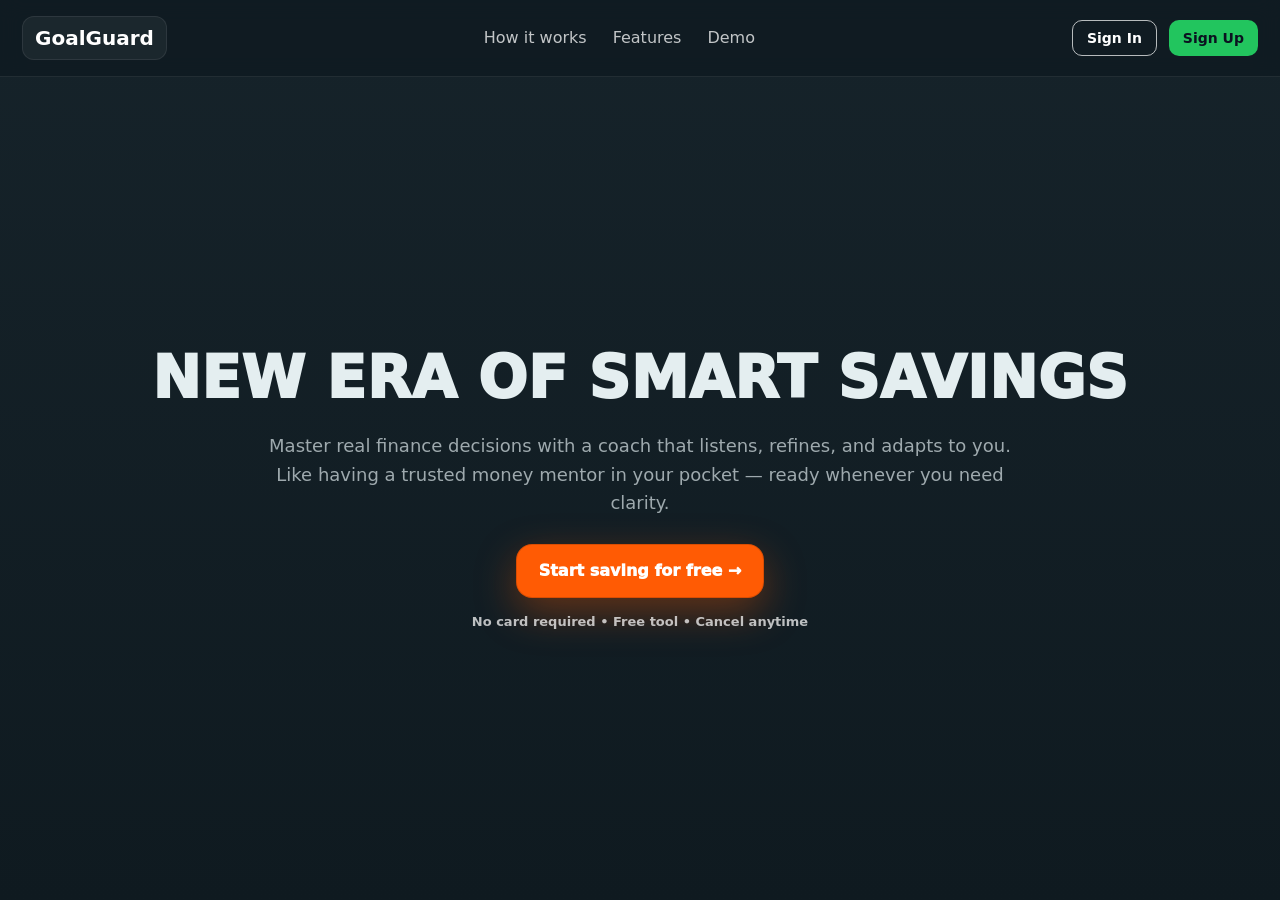
==== docs/index.html @ 002033c9 "Initial commit" ====
<!DOCTYPE html>
<html lang="en">
<head>
  <meta charset="UTF-8" />
  <meta name="viewport" content="width=device-width, initial-scale=1" />
  <title>GoalGuard</title>
  <link rel="icon" href="./favicon.png" type="image/png">

  <!-- Bootstrap (optional) -->
  <link href="https://cdn.jsdelivr.net/npm/bootstrap@5.3.3/dist/css/bootstrap.min.css" rel="stylesheet" />

  <!-- CSS in same folder (docs/) -->
  <link rel="stylesheet" href="./style.css" />
</head>

<body>
  <!-- NAV -->
  <nav class="gg-nav">
    <div class="gg-nav-inner">
      <a class="gg-brand" href="#top">GoalGuard</a>

      <div class="gg-nav-links">
        <a class="gg-link" href="#how">How it works</a>
        <a class="gg-link" href="#features">Features</a>
        <a class="gg-link" href="#goals">Demo</a>
      </div>

      <div class="gg-nav-actions">
        <button type="button" class="gg-btn gg-btn-ghost" id="navSignInBtn">
          Sign In
        </button>
        <button type="button" class="gg-btn gg-btn-solid" id="navSignUpBtn">
          Sign Up
        </button>
      </div>
    </div>
  </nav>

  <!-- Main scroll/snap container -->
  <main id="top" class="gg-snap">

    <!-- HERO -->
    <section class="gg-snap-section">
      <div class="gg-container gg-hero-clean">

        <h1 class="gg-title">NEW ERA OF SMART SAVINGS</h1>

        <p class="gg-sub">
          Master real finance decisions with a coach that listens, refines, and adapts to you.<br />
          Like having a trusted money mentor in your pocket — ready whenever you need clarity.
        </p>

        <div class="gg-cta-wrap">
          <a class="gg-cta" href="#start">Start saving for free →</a>
        </div>

        <div class="gg-note">No card required • Free tool • Cancel anytime</div>
      </div>
    </section>

    <!-- HOW IT WORKS -->
    <section id="how" class="gg-snap-section">
      <div class="gg-container gg-section gg-steps">
        <div class="gg-steps-head gg-reveal" data-delay="0">
          <h2>Faster. Smarter.</h2>
          <div class="gg-steps-sub">Set up your finance guardrails in minutes — then chat like WhatsApp.</div>
        </div>

        <div class="gg-steps-row">
          <div class="gg-step-card gg-reveal" data-delay="1">
            <div class="gg-step-badge">1</div>
            <h3>Set your goals</h3>
            <p>Add <b>Primary</b> and <b>Secondary</b> goals so GoalGuard knows what to protect.</p>
            <div class="gg-step-mini">
              <span class="gg-chip">Primary</span>
              <span class="gg-chip">Secondary</span>
            </div>
          </div>

          <div class="gg-step-arrow">→</div>

          <div class="gg-step-card gg-reveal" data-delay="2">
            <div class="gg-step-badge">2</div>
            <h3>Set your income & liabilities</h3>
            <p>Add salary, fixed bills, and living costs — we calculate what’s truly safe to spend.</p>
            <div class="gg-step-mini">
              <span class="gg-chip">Salary</span>
              <span class="gg-chip">Bills</span>
              <span class="gg-chip">Living</span>
            </div>
          </div>

          <div class="gg-step-arrow">→</div>

          <div class="gg-step-card gg-step-accent gg-reveal" data-delay="3">
            <div class="gg-step-badge gg-step-badge-accent">3</div>
            <h3>Select the bot style</h3>
            <p>Pick how you want the coach to talk: strict, friendly, or balanced.</p>

            <div class="gg-step-mini gg-step-mini-stack">
              <div class="gg-style-row"><span class="gg-style-dot"></span><span>Strict</span></div>
              <div class="gg-style-row"><span class="gg-style-dot"></span><span>Friendly</span></div>
              <div class="gg-style-row"><span class="gg-style-dot"></span><span>Balanced</span></div>
            </div>
          </div>
        </div>
      </div>
    </section>

    <!-- FEATURES -->
    <section id="features" class="gg-snap-section">
      <div class="gg-container gg-features">
        <div class="gg-features-head gg-reveal">
          <h2 class="gg-features-title">
            Spend smarter with<br />
            <span class="gg-dim">intelligent feedback</span>
          </h2>
          <p class="gg-features-sub">
            GoalGuard doesn’t just track — it analyzes, protects, and guides your decisions toward your goals.
          </p>
        </div>

        <div class="gg-features-grid">
          <div class="gg-feature-card gg-reveal gg-green" data-delay="1">
            <div class="gg-feature-top">
              <div class="gg-feature-icon">📈</div>
              <div class="gg-feature-border"></div>
            </div>
            <h3 class="gg-feature-h">Track your savings</h3>
            <p class="gg-feature-p">
              See what’s safe to spend after protecting primary goals — with clear monthly progress.
            </p>
            <div class="gg-feature-mini">
              <div class="gg-mini-bars">
                <span></span><span></span><span></span><span></span>
                <span></span><span></span><span></span><span></span>
              </div>
              <div class="gg-mini-note">↑ 23% this week</div>
            </div>
          </div>

          <div class="gg-feature-card gg-reveal gg-purple" data-delay="2">
            <div class="gg-feature-top">
              <div class="gg-feature-icon">🎯</div>
              <div class="gg-feature-border"></div>
            </div>
            <h3 class="gg-feature-h">Set new goals that support existing goals</h3>
            <p class="gg-feature-p">
              Add secondary goals without breaking your primary plan — get timelines and tradeoffs instantly.
            </p>
            <div class="gg-feature-mini">
              <div class="gg-mini-ring">
                <div class="gg-ring">92<span>%</span></div>
              </div>
              <div class="gg-mini-wave">
                <span></span><span></span><span></span><span></span>
                <span></span><span></span><span></span><span></span>
              </div>
            </div>
          </div>

          <div class="gg-feature-card gg-reveal gg-pink" data-delay="3">
            <div class="gg-feature-top">
              <div class="gg-feature-icon">🛡️</div>
              <div class="gg-feature-border"></div>
            </div>
            <h3 class="gg-feature-h">Smart purchase guard</h3>
            <p class="gg-feature-p">
              Ask “Can I buy this?” and GoalGuard will tell you the impact on goals before you spend.
            </p>
            <div class="gg-feature-mini">
              <div class="gg-chip-row">
                <span class="gg-chip">House Fund</span>
                <span class="gg-chip accent">PS5</span>
                <span class="gg-chip">Trip</span>
                <span class="gg-chip accent">Rent</span>
              </div>
            </div>
          </div>
        </div>
      </div>
    </section>

    <!-- GOALS -->
    <section id="goals" class="gg-goals gg-snap-section">
      <div class="gg-container gg-goals">
        <div class="gg-goals-head gg-reveal">
          <h2 class="gg-goals-title">Goals <span class="gg-dim">Explorer</span></h2>
          <p class="gg-goals-sub">
            Left: goals you’ve selected. Right: common goals people usually pick.
          </p>
        </div>

        <div class="gg-goals-shell gg-goals-shell-v2">
          <aside class="gg-rail">
            <div class="gg-rail-label">YOUR GOALS</div>

            <button class="gg-rail-item is-active" type="button">
              <div class="gg-rail-main">
                <div class="gg-rail-name">House Fund</div>
                <div class="gg-rail-meta">Primary • Monthly</div>
              </div>
              <div class="gg-rail-check">✓</div>
            </button>

            <button class="gg-rail-item" type="button">
              <div class="gg-rail-main">
                <div class="gg-rail-name">Emergency Fund</div>
                <div class="gg-rail-meta">Primary • Safety</div>
              </div>
              <div class="gg-rail-check">✓</div>
            </button>

            <button class="gg-rail-item" type="button">
              <div class="gg-rail-main">
                <div class="gg-rail-name">Trip</div>
                <div class="gg-rail-meta">Secondary • Flexible</div>
              </div>
              <div class="gg-rail-check">✓</div>
            </button>

            <button class="gg-rail-add" type="button">+ Add a goal</button>
          </aside>

          <div class="gg-panel">
            <div class="gg-panel-top">
              <div>
                <h3 class="gg-panel-title">Common goals</h3>
                <p class="gg-panel-sub">Popular choices — pick any to add later (static for now).</p>
              </div>
              <div class="gg-panel-badge">SUGGESTED</div>
            </div>

            <div class="gg-common-grid">
              <div class="gg-common-card"><div class="gg-common-icon">🏠</div><div class="gg-common-text">Down payment</div></div>
              <div class="gg-common-card"><div class="gg-common-icon">🚗</div><div class="gg-common-text">Car fund</div></div>
              <div class="gg-common-card"><div class="gg-common-icon">🎓</div><div class="gg-common-text">Education</div></div>
              <div class="gg-common-card"><div class="gg-common-icon">💳</div><div class="gg-common-text">Pay off debt</div></div>
              <div class="gg-common-card"><div class="gg-common-icon">✈️</div><div class="gg-common-text">Travel</div></div>
              <div class="gg-common-card"><div class="gg-common-icon">🧾</div><div class="gg-common-text">Bills buffer</div></div>
              <div class="gg-common-card"><div class="gg-common-icon">📦</div><div class="gg-common-text">Business fund</div></div>
              <div class="gg-common-card"><div class="gg-common-icon">🛡️</div><div class="gg-common-text">Insurance reserve</div></div>
              <div class="gg-common-card"><div class="gg-common-icon">📈</div><div class="gg-common-text">Investing</div></div>
            </div>
          </div>
        </div>
      </div>
    </section>

    <!-- FINAL CTA -->
    <section id="start" class="gg-snap-section">
      <div class="gg-container gg-final">
        <h2 class="gg-final-title">Ready to start saving smarter?</h2>

        <p class="gg-final-sub">
          Get a finance coach that protects your goals and improves your decisions — in minutes.
        </p>

        <a class="gg-final-btn" id="startSavingBtn" href="#">
          Start saving for free <span class="gg-final-arrow">→</span>
        </a>

        <div class="gg-final-note">No card required • Cancel anytime</div>
      </div>
    </section>

  </main>

  <!-- Reveal animation -->
  <script>
    (function(){
      const els = document.querySelectorAll('.gg-reveal');
      if (!('IntersectionObserver' in window)) {
        els.forEach(el => el.classList.add('is-visible'));
        return;
      }
      const io = new IntersectionObserver((entries) => {
        entries.forEach(entry => {
          if (entry.isIntersecting) {
            entry.target.classList.add('is-visible');
            io.unobserve(entry.target);
          }
        });
      }, { threshold: 0.12 });

      els.forEach(el => io.observe(el));
    })();
  </script>

  <!-- ✅ Correct routing logic -->
  <script type="module">
    import { supabase } from "./supabaseClient.js";

    // Buttons
    const navSignInBtn = document.getElementById("navSignInBtn");
    const navSignUpBtn = document.getElementById("navSignUpBtn");
    const startSavingBtn = document.getElementById("startSavingBtn");

    // ✅ REQUIRED BY YOU:
    // Always open the pages first. Routing happens AFTER login on signin page.
    navSignInBtn?.addEventListener("click", () => {
      window.location.href = "./signin.html";
    });

    navSignUpBtn?.addEventListener("click", () => {
      window.location.href = "./signup.html";
    });

    // CTA: if logged in -> setup/dashboard; else -> signup
    function hasCompletedSetup(userId){
      try{
        const raw = localStorage.getItem(`goalguard_profile_${userId}`);
        if (!raw) return false;
        const profile = JSON.parse(raw);

        // Your setup page uses setupCompletedAt
        if (profile?.setupCompletedAt) return true;

        const hasBasics =
          profile &&
          typeof profile.currencyCode === "string" &&
          Number.isFinite(Number(profile.incomeMonthly)) &&
          Number.isFinite(Number(profile.expensesMonthly));

        return !!hasBasics;
      } catch {
        return false;
      }
    }

    function routeAfterAuth(session){
      const user = session?.user;
      if (!user?.id) {
        window.location.href = "./signin.html";
        return;
      }
      if (hasCompletedSetup(user.id)) window.location.href = "./dashboard.html";
      else window.location.href = "./setup.html";
    }

    startSavingBtn?.addEventListener("click", async (e) => {
      e.preventDefault();
      const { data } = await supabase.auth.getSession();
      if (data?.session) routeAfterAuth(data.session);
      else window.location.href = "./signup.html";
    });
  </script>
</body>
</html>
---- docs/style.css ----
/* =========================
   GoalGuard — style.css (complete)
   ✅ Hide outer scrollbar (still scrolls)
   ✅ Goals heading aligned left
   ✅ Final CTA compact centered button
   ✅ Snap scroll container + internal scroll for Goals
   ========================= */

:root{
  --orange:#FF5B04;
  --sand:#E4EEF0;
  --bg1:#16232A;
  --bg2:#0F1A20;
  --textLight:#EAF4F7;
  --muted:rgba(234,244,247,0.65);
  --navH: 76px;
}

/* Base */
html, body{
  width:100%;
  height:100%;
  margin:0;
  overflow:hidden; /* body does NOT scroll */
  font-family: system-ui, -apple-system, Segoe UI, Roboto, Arial, sans-serif;
  background: linear-gradient(180deg, var(--bg1), var(--bg2));
  color: var(--textLight);
}

.gg-container{
  width: 100%;
  max-width: 1220px;
  margin: 0 auto;
  padding: 0 16px;
}

/* NAV */
.gg-nav{
  position: fixed;
  top:0;
  left:0;
  width:100%;
  z-index:99999;
  background: rgba(15,26,32,.72);
  border-bottom: 1px solid rgba(255,255,255,.08);
  backdrop-filter: blur(10px);
  padding: 6px 0;
}

.gg-nav-inner{
  width: 100%;
  max-width: 1460px;
  margin: 0 auto;
  display:flex;
  align-items:center;
  justify-content: space-between;
  gap: 18px;
  padding: 10px 22px;
}

.gg-brand{
  font-weight: 800;
  font-size: 20px;
  color: #fff;
  text-decoration: none;
  padding: 6px 12px;
  border-radius: 12px;
  background: rgba(255,255,255,0.05);
  border: 1px solid rgba(255,255,255,0.08);
}

.gg-nav-links{
  display:flex;
  align-items:center;
  gap:26px;
}

.gg-link{
  color: rgba(255,255,255,.75);
  text-decoration:none;
  font-weight:500;
}
.gg-link:hover{ color:#fff; }

.gg-nav-actions{
  display:flex;
  align-items:center;
  gap:12px;
}

.gg-btn{
  display:inline-flex;
  align-items:center;
  justify-content:center;
  height:36px;
  padding:0 14px;
  border-radius:10px;
  font-weight:700;
  font-size:14px;
  cursor:pointer;
  transition:all .18s ease;
  border: none;
}

.gg-btn-ghost{
  background:transparent;
  border:1px solid rgba(255,255,255,.70);
  color:#fff;
}
.gg-btn-ghost:hover{ background:rgba(255,255,255,0.06); }

.gg-btn-solid{
  background:#22c55e;
  color:#0b1220;
}
.gg-btn-solid:hover{ filter:brightness(1.05); }

@media (max-width: 768px){
  .gg-nav-inner{ flex-wrap: wrap; padding: 10px 16px; }
  .gg-nav-links, .gg-nav-actions{ width: 100%; justify-content: center; }
}

/* =========================
   SNAP SCROLL CONTAINER
   ========================= */
.gg-snap{
  height: calc(100vh - var(--navH));
  margin-top: var(--navH);
  overflow-y: auto;
  overflow-x: hidden;
  scroll-snap-type: y mandatory;
  scroll-behavior: smooth;
  -webkit-overflow-scrolling: touch;

  /* ✅ HIDE THE BIG RIGHT SCROLLBAR (still scrolls) */
  scrollbar-width: none;     /* Firefox */
}
.gg-snap::-webkit-scrollbar{
  width: 0;                  /* Chrome/Safari/Edge */
  height: 0;
}

/* Each slide = one full viewport of the container */
.gg-snap-section{
  height: 100%;
  scroll-snap-align: start;
  scroll-snap-stop: always;

  display:flex;
  flex-direction:column;
  justify-content:center;
  align-items:center;

  padding: 24px 0;
  overflow:hidden; /* prevents “peeking” */
}

/* Goals can scroll inside */
.gg-snap-section.is-scroll{
  overflow-y: auto;
  justify-content: flex-start;
  align-items: stretch;

  /* keep internal scroll visible (optional) */
  scrollbar-width: thin;
}
.gg-snap-section.is-scroll::-webkit-scrollbar{ width: 8px; }
.gg-snap-section.is-scroll::-webkit-scrollbar-thumb{
  background: rgba(255,255,255,0.12);
  border-radius: 10px;
}

/* HERO */
.gg-hero-clean{
  text-align:center;
}

.gg-pill{
  display:inline-flex;
  align-items:center;
  justify-content:center;
  gap:8px;
  color: rgba(255,255,255,0.92);
  font-weight:900;
  font-size:13px;
  padding:8px 14px;
  border-radius:999px;
  background: rgba(255,255,255,0.06);
  border: 1px solid rgba(255,255,255,0.18);
  margin: 0 auto 18px;
}

.gg-title{
  margin:0;
  font-size:58px;
  font-weight:950;
  letter-spacing:0.5px;
  color: var(--sand);
}

.gg-sub{
  margin: 18px auto 0;
  max-width: 760px;
  font-size: 18px;
  line-height: 1.6;
  color: var(--muted);
}

.gg-cta-wrap{
  margin-top: 26px;
  display:flex;
  justify-content:center;
}

.gg-cta{
  display:inline-flex;
  align-items:center;
  justify-content:center;
  background: var(--orange);
  color:#fff;
  border:1px solid rgba(0,0,0,0.15);
  font-weight:950;
  border-radius:16px;
  padding:14px 22px;
  box-shadow:0 14px 40px rgba(255,91,4,0.35);
  text-decoration:none;
}

.gg-note{
  margin-top: 14px;
  color: rgba(255,255,255,0.72);
  font-weight:700;
  font-size:13px;
}

/* HOW / STEPS */
.gg-section{
  width: 100%;
  max-width: 1220px;
  border-radius: 20px;
  border: 1px solid rgba(255,255,255,0.06);
  background: rgba(18,22,34,0.45);
  backdrop-filter: blur(12px);
}

.gg-steps{ padding: 28px 22px; }

.gg-steps-head h2{
  margin:0;
  font-size:44px;
  font-weight:950;
  color: var(--sand);
}
.gg-steps-sub{
  margin-top: 10px;
  color: var(--muted);
  font-size: 16px;
  max-width: 720px;
}

.gg-steps-row{
  margin-top: 22px;
  display:grid;
  grid-template-columns: 1fr auto 1fr auto 1fr;
  gap: 18px;
  align-items:center;
}

.gg-step-card{
  min-height: 240px;
  padding: 22px;
  border-radius: 22px;
  background: rgba(0,0,0,0.20);
  border: 1px solid rgba(255,255,255,0.08);
  box-shadow: 0 24px 70px rgba(0,0,0,0.35);
  transition: transform 220ms ease;
}
.gg-step-card:hover{ transform: translateY(-6px); }

.gg-step-accent{
  border-color: rgba(255,91,4,0.25);
  box-shadow: 0 24px 80px rgba(255,91,4,0.12);
}

.gg-step-badge{
  width:42px;
  height:42px;
  border-radius:999px;
  display:inline-flex;
  align-items:center;
  justify-content:center;
  font-weight:950;
  color: var(--sand);
  background: rgba(228,238,240,0.08);
  border: 1px solid rgba(228,238,240,0.16);
}
.gg-step-badge-accent{
  background: rgba(255,91,4,0.18);
  border: 1px solid rgba(255,91,4,0.28);
}

.gg-step-card h3{
  margin: 16px 0 8px;
  font-size:22px;
  font-weight:900;
  color: var(--sand);
}
.gg-step-card p{
  margin:0;
  color: var(--muted);
  font-size: 14.5px;
  line-height: 1.55;
}

.gg-step-arrow{
  font-size:28px;
  color: rgba(228,238,240,0.35);
  font-weight:900;
  transform: translateY(-6px);
}

.gg-step-mini{
  margin-top: 18px;
  padding: 14px;
  border-radius: 18px;
  background: rgba(255,255,255,0.05);
  border: 1px solid rgba(255,255,255,0.06);
  display:flex;
  gap:10px;
  flex-wrap:wrap;
}

.gg-step-mini-stack{ flex-direction:column; }

.gg-chip{
  padding: 8px 10px;
  border-radius: 12px;
  background: rgba(0,0,0,0.22);
  border: 1px solid rgba(255,255,255,0.08);
  color: rgba(234,244,247,0.85);
  font-weight:800;
  font-size:12px;
}

.gg-style-row{ display:flex; align-items:center; gap:10px; font-weight:800; }
.gg-style-dot{
  width:10px;
  height:10px;
  border-radius:999px;
  background: rgba(255,91,4,0.8);
  box-shadow: 0 0 0 6px rgba(255,91,4,0.12);
}

@media (max-width: 1100px){
  .gg-steps-row{ grid-template-columns: 1fr; }
  .gg-step-arrow{ display:none; }
}

/* REVEAL */
.gg-reveal{
  opacity:0;
  transform: translateY(18px);
  transition: opacity 650ms ease, transform 650ms ease;
}
.gg-reveal.is-visible{
  opacity:1;
  transform: translateY(0);
}

/* FEATURES */
.gg-features{ width:100%; max-width:1220px; }

.gg-features-title{
  margin:0;
  font-size:56px;
  line-height:1.02;
  font-weight:950;
  color: var(--sand);
}
.gg-dim{ color: rgba(228,238,240,0.60); }

.gg-features-sub{
  margin-top: 14px;
  color: var(--muted);
  font-size: 18px;
  line-height: 1.6;
}

.gg-features-grid{
  width:100%;
  display:grid;
  grid-template-columns: repeat(3, minmax(0, 1fr));
  gap: 22px;
  margin-top: 34px;
}

.gg-green{  --accent: rgba(59,240,189,0.95); }
.gg-purple{ --accent: rgba(160,120,255,0.95); }
.gg-pink{   --accent: rgba(255,92,178,0.95); }

.gg-feature-card{
  border-radius: 26px;
  padding: 28px;
  background: rgba(10,14,22,0.55);
  border: 1px solid rgba(255,255,255,0.10);
  box-shadow: 0 30px 90px rgba(0,0,0,0.55);
  position: relative;
  overflow: hidden;
}

.gg-feature-border{
  position:absolute;
  top:0; left:0;
  height:4px; width:100%;
  background: linear-gradient(90deg, rgba(0,0,0,0), var(--accent), rgba(0,0,0,0));
}

.gg-feature-top{ display:flex; align-items:center; gap:14px; margin-bottom:14px; }
.gg-feature-icon{
  width:52px; height:52px;
  border-radius:18px;
  display:grid;
  place-items:center;
  background: rgba(255,255,255,0.05);
  border: 1px solid rgba(255,255,255,0.10);
}

.gg-feature-h{ margin:0; font-size:24px; font-weight:950; color: var(--sand); }
.gg-feature-p{
  margin: 10px 0 0;
  color: rgba(228,238,240,0.68);
  font-size: 15.5px;
  line-height: 1.65;
  min-height: 74px;
}

.gg-feature-mini{
  margin-top: 22px;
  border-radius: 22px;
  padding: 18px;
  background: linear-gradient(180deg, rgba(255,255,255,0.04), rgba(0,0,0,0.18));
  border: 1px solid rgba(255,255,255,0.10);
}

@media (max-width: 980px){
  .gg-features-title{ font-size: 40px; }
  .gg-features-grid{ grid-template-columns: 1fr; }
}

/* GOALS */
.gg-goals{
  width: 100%;
  max-width: none; /* ✅ removed 1220px limit */
  margin: 0 auto;
  padding: 0 clamp(16px, 4vw, 72px); /* responsive side spacing */
}

/* Heading aligned with new full-width layout */
.gg-goals-head{
  width: 100%;
  max-width: none; /* ✅ removed 1100px cap */
  margin: 0 0 20px;
  text-align: left;
  align-self: flex-start;
  padding: 0;
}

.gg-goals-title{
  margin: 0;
  font-size: 52px;
  font-weight: 950;
  color: var(--sand);
}

.gg-goals-sub{
  margin: 12px 0 0;
  max-width: 760px;
  color: var(--muted);
  font-size: 16px;
  line-height: 1.6;
}

/* Main shell */
.gg-goals-shell{
  margin-top: 24px;
  padding: 28px; /* slightly increased for wide layout balance */
  border-radius: 26px;
  border: 1px solid rgba(255,255,255,0.08);
  background: rgba(10,14,20,0.34);
  display: grid;
  grid-template-columns: 360px 1fr;
  gap: 22px;
  box-shadow: 0 30px 90px rgba(0,0,0,0.45);
}

.gg-goals-shell-v2{
  border-radius: 26px;
  background: rgba(10,14,20,0.34);
  border: 1px solid rgba(255,255,255,0.08);
  box-shadow: 0 30px 90px rgba(0,0,0,0.45);
}

/* Left rail */
.gg-rail{
  border-radius: 18px;
  border: 1px solid rgba(255,255,255,0.06);
  background: rgba(0,0,0,0.22);
  padding: 16px;
}

.gg-rail-label{
  font-size: 12px;
  letter-spacing: 1.2px;
  font-weight: 900;
  color: rgba(228,238,240,0.55);
  margin: 6px 8px 14px;
}

.gg-rail-item{
  width:100%;
  text-align:left;
  border: 1px solid rgba(255,255,255,0.08);
  background: rgba(255,255,255,0.03);
  border-radius: 16px;
  padding: 14px;
  margin-bottom: 12px;
  display:flex;
  justify-content: space-between;
  gap: 14px;
  cursor:pointer;
  color:inherit;
}

.gg-rail-item.is-active{
  background: linear-gradient(135deg, rgba(255,91,4,0.18), rgba(255,91,4,0.06));
  border-color: rgba(255,91,4,0.35);
}

.gg-rail-main{ 
  display:flex; 
  flex-direction:column; 
  gap:6px; 
}

.gg-rail-name{ 
  color: var(--sand); 
  font-weight:950; 
}

.gg-rail-meta{ 
  color: rgba(228,238,240,0.55); 
  font-weight:700; 
  font-size:13px; 
}

.gg-rail-check{
  width:28px; 
  height:28px;
  border-radius:999px;
  display:flex;
  align-items:center;
  justify-content:center;
  border: 1px solid rgba(255,255,255,0.14);
  background: rgba(255,255,255,0.05);
}

.gg-rail-add{
  width:100%;
  margin-top:6px;
  padding:14px;
  border-radius:18px;
  border: 1px dashed rgba(255,255,255,0.18);
  background: rgba(255,255,255,0.02);
  color: rgba(228,238,240,0.75);
  font-weight:850;
  cursor:pointer;
}

/* Right panel */
.gg-panel{
  border-radius: 18px;
  border: 1px solid rgba(255,255,255,0.06);
  background: rgba(0,0,0,0.18);
  padding: 20px;
  min-height: 420px;
}

.gg-panel-top{
  display:flex;
  justify-content: space-between;
  gap: 14px;
  margin-bottom: 18px;
}

.gg-panel-title{ 
  margin:0; 
  color: var(--sand); 
  font-size: 28px; 
  font-weight:950; 
}

.gg-panel-sub{ 
  margin:10px 0 0; 
  color: var(--muted); 
  font-size:14.5px; 
}

.gg-panel-badge{
  font-weight:950;
  font-size:12px;
  padding:8px 10px;
  border-radius:999px;
  border: 1px solid rgba(255,255,255,0.14);
  background: rgba(255,255,255,0.05);
  color: rgba(228,238,240,0.85);
}

/* Grid */
.gg-common-grid{
  display:grid;
  grid-template-columns: repeat(3, minmax(0, 1fr));
  gap:18px;
}

.gg-common-card{
  display:flex;
  align-items:center;
  gap:12px;
  padding:18px;
  border-radius:18px;
  background: rgba(255,255,255,0.03);
  border: 1px solid rgba(255,255,255,0.10);
  transition: 0.25s ease;
}

.gg-common-card:hover{
  transform: translateY(-3px);
  border-color: rgba(255,255,255,0.18);
}

.gg-common-icon{
  width:40px; 
  height:40px;
  border-radius:14px;
  display:grid;
  place-items:center;
  background: rgba(255,255,255,0.05);
  border: 1px solid rgba(255,255,255,0.10);
}

.gg-common-text{ 
  font-weight:850; 
  color: rgba(228,238,240,0.82); 
}

/* Responsive */
@media (max-width: 1060px){
  .gg-goals-shell{ 
    grid-template-columns: 1fr; 
  }

  .gg-common-grid{ 
    grid-template-columns: 1fr; 
  }

  .gg-goals-title{ 
    font-size: 40px; 
  }
}

/* FINAL CTA — compact centered */
.gg-final{
  max-width: 1100px;
  text-align: center;
  display:flex;
  flex-direction:column;
  align-items:center;
}

.gg-final-title{
  margin: 0;
  font-size: 56px;
  font-weight: 950;
  color: var(--sand);
}

.gg-final-sub{
  margin: 14px auto 0;
  max-width: 760px;
  color: var(--muted);
  font-size: 18px;
  line-height: 1.6;
}

.gg-final-btn{
  display: inline-flex !important;
  align-items: center;
  justify-content: center;
  gap: 12px;

  margin-top: 22px;

  background: var(--orange);
  color: #fff !important;
  text-decoration: none !important;

  padding: 16px 28px;
  border-radius: 18px;

  font-weight: 900;
  font-size: 17px;

  width: auto !important;
  max-width: fit-content !important;

  box-shadow: 0 16px 50px rgba(255,91,4,0.35);
  transition: transform .2s ease, box-shadow .2s ease;
}

.gg-final-btn:hover{
  transform: translateY(-2px);
  box-shadow: 0 22px 60px rgba(255,91,4,0.45);
}

.gg-final-arrow{
  font-size: 20px;
  opacity: 0.95;
}

.gg-final-note{
  margin-top: 14px;
  font-size: 13px;
  font-weight: 700;
  color: rgba(228,238,240,0.55);
}

/* =========================
   ✅ ONLY ADDITION: FORCE GOALS FULL WIDTH (Overrides .gg-container cap)
   ========================= */

/* Override the default .gg-container max-width ONLY for Goals */
#goals .gg-container.gg-goals{
  max-width: none !important;
  width: 100% !important;
  margin: 0 !important;
  padding-left: clamp(16px, 4vw, 72px) !important;
  padding-right: clamp(16px, 4vw, 72px) !important;
}

/* Prevent snap section from centering Goals */
#goals.gg-snap-section{
  align-items: stretch;
}
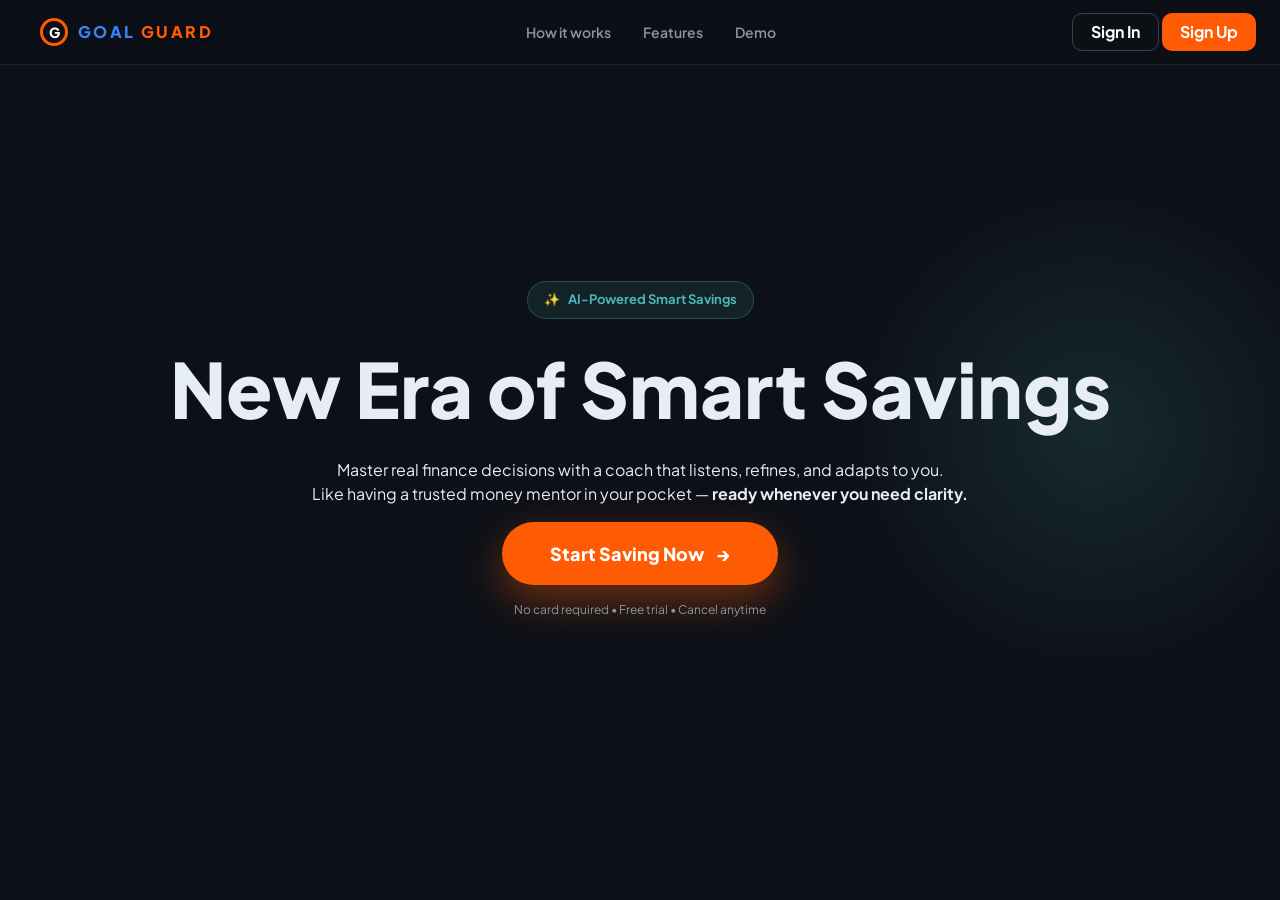
==== commit 1f00c6a2: "Complete UI overhaul for GoalGuard dashboard and setup" ====
--- a/docs/index.html
+++ b/docs/index.html
@@ -3,347 +3,393 @@
 <head>
   <meta charset="UTF-8" />
   <meta name="viewport" content="width=device-width, initial-scale=1" />
-  <title>GoalGuard</title>
+  <title>GoalGuard — AI-Powered Smart Savings Mentor</title>
   <link rel="icon" href="./favicon.png" type="image/png">
-
-  <!-- Bootstrap (optional) -->
+  <link href="https://fonts.googleapis.com/css2?family=Plus+Jakarta+Sans:wght@400;500;600;700;800&display=swap" rel="stylesheet">
   <link href="https://cdn.jsdelivr.net/npm/bootstrap@5.3.3/dist/css/bootstrap.min.css" rel="stylesheet" />
-
-  <!-- CSS in same folder (docs/) -->
   <link rel="stylesheet" href="./style.css" />
+
+  <style>
+    /* Custom CSS Logo Styles injected for the landing page */
+    .brand-icon {
+      width: 28px; height: 28px;
+      border-radius: 50%;
+      border: 3px solid #FF5B04; /* Matches var(--orange) */
+      display: flex; align-items: center; justify-content: center;
+      font-weight: 800; font-size: 14px; color: #fff;
+    }
+    .brand-text { font-weight: 800; font-size: 16px; letter-spacing: 0.15em; text-transform: uppercase; }
+    .gg-brand { display: flex; align-items: center; gap: 10px; text-decoration: none; user-select: none; }
+  </style>
 </head>
 
 <body>
-  <!-- NAV -->
   <nav class="gg-nav">
     <div class="gg-nav-inner">
-      <a class="gg-brand" href="#top">GoalGuard</a>
-
+      <a class="gg-brand" href="#top">
+        <div class="brand-icon">G</div>
+        <div class="brand-text">
+            <span style="color: #3b82f6;">GOAL</span> <span style="color: #FF5B04;">GUARD</span>
+        </div>
+      </a>
       <div class="gg-nav-links">
         <a class="gg-link" href="#how">How it works</a>
         <a class="gg-link" href="#features">Features</a>
         <a class="gg-link" href="#goals">Demo</a>
       </div>
-
       <div class="gg-nav-actions">
-        <button type="button" class="gg-btn gg-btn-ghost" id="navSignInBtn">
-          Sign In
-        </button>
-        <button type="button" class="gg-btn gg-btn-solid" id="navSignUpBtn">
-          Sign Up
-        </button>
+        <button type="button" class="gg-btn gg-btn-ghost" id="navSignInBtn">Sign In</button>
+        <button type="button" class="gg-btn gg-btn-solid" id="navSignUpBtn">Sign Up</button>
       </div>
     </div>
   </nav>
 
-  <!-- Main scroll/snap container -->
   <main id="top" class="gg-snap">
 
-    <!-- HERO -->
-    <section class="gg-snap-section">
-      <div class="gg-container gg-hero-clean">
-
-        <h1 class="gg-title">NEW ERA OF SMART SAVINGS</h1>
-
-        <p class="gg-sub">
+    <section class="gg-snap-section gg-hero-section">
+      <div class="gg-hero-glow"></div>
+      <div class="gg-container gg-hero-content">
+        <div class="gg-pill gg-reveal">
+          <span class="gg-pill-icon">✨</span>
+          <span>AI-Powered Smart Savings</span>
+        </div>
+        <h1 class="gg-title gg-reveal" data-delay="1">New Era of Smart Savings</h1>
+        <p class="gg-sub gg-reveal" data-delay="2">
           Master real finance decisions with a coach that listens, refines, and adapts to you.<br />
-          Like having a trusted money mentor in your pocket — ready whenever you need clarity.
+          Like having a trusted money mentor in your pocket — <b>ready whenever you need clarity.</b>
         </p>
-
-        <div class="gg-cta-wrap">
-          <a class="gg-cta" href="#start">Start saving for free →</a>
-        </div>
-
-        <div class="gg-note">No card required • Free tool • Cancel anytime</div>
-      </div>
-    </section>
-
-    <!-- HOW IT WORKS -->
+        <div class="gg-cta-wrap gg-reveal" data-delay="3">
+          <a class="gg-cta-orange" id="startSavingBtn" href="#">
+            Start Saving Now <span>→</span>
+          </a>
+        </div>
+        <div class="gg-note gg-reveal" data-delay="4">No card required • Free trial • Cancel anytime</div>
+      </div>
+    </section>
+
     <section id="how" class="gg-snap-section">
-      <div class="gg-container gg-section gg-steps">
-        <div class="gg-steps-head gg-reveal" data-delay="0">
-          <h2>Faster. Smarter.</h2>
-          <div class="gg-steps-sub">Set up your finance guardrails in minutes — then chat like WhatsApp.</div>
-        </div>
-
-        <div class="gg-steps-row">
-          <div class="gg-step-card gg-reveal" data-delay="1">
-            <div class="gg-step-badge">1</div>
-            <h3>Set your goals</h3>
-            <p>Add <b>Primary</b> and <b>Secondary</b> goals so GoalGuard knows what to protect.</p>
-            <div class="gg-step-mini">
-              <span class="gg-chip">Primary</span>
-              <span class="gg-chip">Secondary</span>
-            </div>
-          </div>
-
-          <div class="gg-step-arrow">→</div>
-
-          <div class="gg-step-card gg-reveal" data-delay="2">
-            <div class="gg-step-badge">2</div>
-            <h3>Set your income & liabilities</h3>
-            <p>Add salary, fixed bills, and living costs — we calculate what’s truly safe to spend.</p>
-            <div class="gg-step-mini">
-              <span class="gg-chip">Salary</span>
-              <span class="gg-chip">Bills</span>
-              <span class="gg-chip">Living</span>
-            </div>
-          </div>
-
-          <div class="gg-step-arrow">→</div>
-
-          <div class="gg-step-card gg-step-accent gg-reveal" data-delay="3">
-            <div class="gg-step-badge gg-step-badge-accent">3</div>
-            <h3>Select the bot style</h3>
-            <p>Pick how you want the coach to talk: strict, friendly, or balanced.</p>
-
-            <div class="gg-step-mini gg-step-mini-stack">
-              <div class="gg-style-row"><span class="gg-style-dot"></span><span>Strict</span></div>
-              <div class="gg-style-row"><span class="gg-style-dot"></span><span>Friendly</span></div>
-              <div class="gg-style-row"><span class="gg-style-dot"></span><span>Balanced</span></div>
-            </div>
-          </div>
-        </div>
-      </div>
-    </section>
-
-    <!-- FEATURES -->
+      <div class="gg-container">
+        <div class="s2-wrapper gg-reveal">
+          <div class="s2-left">
+            <h2 class="s2-title">Faster. Smarter. Live Guidance.</h2>
+            <p class="s2-sub">Your finance guardrails are set. Real-time chat with your mentor is active.</p>
+            
+            <div class="s2-cards-row">
+              <div class="s2-card dark">
+                <div class="s2-card-title">📋 Active Goals</div>
+                <div class="s2-goal-item">
+                  <div class="s2-goal-text"><span>Emergency Fund</span><span>$2,500 / $5,000</span></div>
+                  <div class="s2-slider"><div class="fill" style="width: 50%;"></div><div class="handle" style="left: 50%;"></div></div>
+                </div>
+                <div class="s2-goal-item">
+                  <div class="s2-goal-text"><span>Vacation Fund</span><span>$500 / $2,000</span></div>
+                  <div class="s2-slider"><div class="fill" style="width: 25%;"></div><div class="handle" style="left: 25%;"></div></div>
+                </div>
+              </div>
+              <div class="s2-card light">
+                <div class="s2-card-title dark-text">🔑 Calculated Safe Spend</div>
+                <div class="s2-big-orange">$115 / day</div>
+                <p class="s2-note">Truly safe daily spending.</p>
+              </div>
+            </div>
+
+            <div class="s2-engine">
+              <div class="s2-engine-title">GoalGuard Protection Engine Real-time</div>
+              <div class="s2-engine-flow">
+                <div class="s2-flow-step"><div class="s2-step-box">1</div><div class="s2-step-icon">📋</div><div class="s2-step-label">Your Goals</div></div>
+                <div class="s2-flow-arrow">→</div>
+                <div class="s2-flow-step"><div class="s2-step-box">2</div><div class="s2-step-icon">📊</div><div class="s2-step-label">Finance Data</div></div>
+                <div class="s2-flow-arrow">→</div>
+                <div class="s2-flow-final">🔒 Truly Safe Spend:<br><span>$115/day</span></div>
+              </div>
+            </div>
+          </div>
+
+          <div class="s2-right">
+            <div class="s2-chat-box">
+              <div class="s2-chat-head">
+                <div class="s2-chat-bot-info">🤖 GoalGuard Coach <span class="orange">(Friendly)</span></div>
+                <div class="s2-chat-dropdown">Friendly (Active) ▾</div>
+              </div>
+              <div class="s2-chat-body">
+                <div class="s2-bubble bot">Welcome, Alex! I'm here to help you stay on track.<br>Any big spend decisions today?</div>
+                <div class="s2-bubble user">Thinking about buying that coffee machine, $150.</div>
+                <div class="s2-bubble bot">Based on your current data, that puts your Vacation<br>goal behind schedule. Can we delay?</div>
+              </div>
+            </div>
+          </div>
+        </div>
+      </div>
+    </section>
+
     <section id="features" class="gg-snap-section">
-      <div class="gg-container gg-features">
-        <div class="gg-features-head gg-reveal">
-          <h2 class="gg-features-title">
-            Spend smarter with<br />
-            <span class="gg-dim">intelligent feedback</span>
-          </h2>
-          <p class="gg-features-sub">
-            GoalGuard doesn’t just track — it analyzes, protects, and guides your decisions toward your goals.
-          </p>
-        </div>
-
-        <div class="gg-features-grid">
-          <div class="gg-feature-card gg-reveal gg-green" data-delay="1">
-            <div class="gg-feature-top">
-              <div class="gg-feature-icon">📈</div>
-              <div class="gg-feature-border"></div>
-            </div>
-            <h3 class="gg-feature-h">Track your savings</h3>
-            <p class="gg-feature-p">
-              See what’s safe to spend after protecting primary goals — with clear monthly progress.
-            </p>
-            <div class="gg-feature-mini">
-              <div class="gg-mini-bars">
-                <span></span><span></span><span></span><span></span>
-                <span></span><span></span><span></span><span></span>
-              </div>
-              <div class="gg-mini-note">↑ 23% this week</div>
-            </div>
-          </div>
-
-          <div class="gg-feature-card gg-reveal gg-purple" data-delay="2">
-            <div class="gg-feature-top">
-              <div class="gg-feature-icon">🎯</div>
-              <div class="gg-feature-border"></div>
-            </div>
-            <h3 class="gg-feature-h">Set new goals that support existing goals</h3>
-            <p class="gg-feature-p">
-              Add secondary goals without breaking your primary plan — get timelines and tradeoffs instantly.
-            </p>
-            <div class="gg-feature-mini">
-              <div class="gg-mini-ring">
-                <div class="gg-ring">92<span>%</span></div>
-              </div>
-              <div class="gg-mini-wave">
-                <span></span><span></span><span></span><span></span>
-                <span></span><span></span><span></span><span></span>
-              </div>
-            </div>
-          </div>
-
-          <div class="gg-feature-card gg-reveal gg-pink" data-delay="3">
-            <div class="gg-feature-top">
-              <div class="gg-feature-icon">🛡️</div>
-              <div class="gg-feature-border"></div>
-            </div>
-            <h3 class="gg-feature-h">Smart purchase guard</h3>
-            <p class="gg-feature-p">
-              Ask “Can I buy this?” and GoalGuard will tell you the impact on goals before you spend.
-            </p>
-            <div class="gg-feature-mini">
-              <div class="gg-chip-row">
-                <span class="gg-chip">House Fund</span>
-                <span class="gg-chip accent">PS5</span>
-                <span class="gg-chip">Trip</span>
-                <span class="gg-chip accent">Rent</span>
-              </div>
-            </div>
-          </div>
-        </div>
-      </div>
-    </section>
-
-    <!-- GOALS -->
-    <section id="goals" class="gg-goals gg-snap-section">
-      <div class="gg-container gg-goals">
-        <div class="gg-goals-head gg-reveal">
-          <h2 class="gg-goals-title">Goals <span class="gg-dim">Explorer</span></h2>
-          <p class="gg-goals-sub">
-            Left: goals you’ve selected. Right: common goals people usually pick.
-          </p>
-        </div>
-
-        <div class="gg-goals-shell gg-goals-shell-v2">
-          <aside class="gg-rail">
-            <div class="gg-rail-label">YOUR GOALS</div>
-
-            <button class="gg-rail-item is-active" type="button">
-              <div class="gg-rail-main">
-                <div class="gg-rail-name">House Fund</div>
-                <div class="gg-rail-meta">Primary • Monthly</div>
-              </div>
-              <div class="gg-rail-check">✓</div>
-            </button>
-
-            <button class="gg-rail-item" type="button">
-              <div class="gg-rail-main">
-                <div class="gg-rail-name">Emergency Fund</div>
-                <div class="gg-rail-meta">Primary • Safety</div>
-              </div>
-              <div class="gg-rail-check">✓</div>
-            </button>
-
-            <button class="gg-rail-item" type="button">
-              <div class="gg-rail-main">
-                <div class="gg-rail-name">Trip</div>
-                <div class="gg-rail-meta">Secondary • Flexible</div>
-              </div>
-              <div class="gg-rail-check">✓</div>
-            </button>
-
-            <button class="gg-rail-add" type="button">+ Add a goal</button>
+      <div class="gg-container">
+        <div class="s3-wrapper gg-reveal">
+          <div class="s3-card">
+            <div class="s3-grid-bg"></div>
+            <div class="s3-head">
+              <h3>Savings Tracker</h3>
+              <p>GoalGuard protects primary goals while<br>visualizing monthly progress.</p>
+            </div>
+            <div class="s3-tracker-graph">
+              <div class="s3-tooltip">Dec 13, 2021<br><span class="dim">• Historical: 5,979</span><br>• Data: <span class="teal">$3,979</span></div>
+              <svg viewBox="0 0 300 150" class="s3-svg-graph">
+                <defs><linearGradient id="trackerGrad" x1="0" y1="0" x2="0" y2="1"><stop offset="0%" stop-color="var(--teal)" stop-opacity="0.3"/><stop offset="100%" stop-color="var(--teal)" stop-opacity="0"/></linearGradient></defs>
+                <path d="M0 120 C 50 110, 100 110, 150 80 S 250 40, 300 60 L 300 150 L 0 150 Z" fill="url(#trackerGrad)"/>
+                <path d="M0 120 C 50 110, 100 110, 150 80 S 250 40, 300 60" fill="none" stroke="var(--teal)" stroke-width="3"/>
+                <circle cx="220" cy="53" r="5" fill="var(--teal)" stroke="#fff" stroke-width="2"/>
+              </svg>
+              <div class="s3-axis"><span>Jan</span><span>Sep</span><span>Nov</span><span>Dec</span><span>Jan</span></div>
+            </div>
+            <div class="s3-tracker-footer">
+              <div class="s3-donut">
+                <svg viewBox="0 0 36 36"><path class="bg" d="M18 2 a16 16 0 0 1 0 32 a16 16 0 0 1 0 -32"/><path class="fill" d="M18 2 a16 16 0 0 1 0 32 a16 16 0 0 1 0 -32" stroke-dasharray="92, 100"/></svg>
+                <div class="s3-donut-txt">92%</div>
+              </div>
+              <div class="s3-stats">
+                <div class="label">Total savings target</div>
+                <div class="val">$11,100</div>
+                <div class="badge">↑ 23% this week</div>
+              </div>
+            </div>
+          </div>
+
+          <div class="s3-card">
+            <div class="s3-grid-bg"></div>
+            <div class="s3-head">
+              <h3>Goal Dependency Network</h3>
+              <p>GoalGuard instantly calculates timelines and tradeoffs for<br>secondary goals without breaking primary plan.</p>
+            </div>
+            <div class="s3-network-viz">
+              <div class="net-left">
+                <div class="net-ring-node"><div class="val">92%</div><div class="lbl">complete</div></div>
+              </div>
+              <div class="net-center">
+                <div class="net-main-node"><span class="tag">New</span> <strong>New Home</strong><div class="lbl">91% complete</div></div>
+              </div>
+              <div class="net-right">
+                <div class="net-stack">
+                  <div class="net-item"><div class="net-item-top"><span class="tag">New</span> <strong>House Fund</strong></div><div class="net-item-sub">15% allocated</div><div class="net-item-bar"><div class="fill" style="width: 15%;"></div></div></div>
+                  <div class="net-item active"><div class="net-item-top"><span class="tag dim">Existing goals</span> <strong>Japan Trip</strong></div><div class="net-item-sub">80% allocated</div><div class="net-item-bar"><div class="fill" style="width: 80%;"></div></div></div>
+                  <div class="net-item"><div class="net-item-top"><span class="tag dim">Existing goals</span> <strong>Emergency Fund</strong></div><div class="net-item-sub">55% allocated</div><div class="net-item-bar"><div class="fill" style="width: 55%;"></div></div></div>
+                  <div class="net-item"><div class="net-item-top"><span class="tag">New</span> <strong>PSS Fund</strong></div><div class="net-item-sub">8% allocated</div><div class="net-item-bar"><div class="fill" style="width: 8%;"></div></div></div>
+                </div>
+              </div>
+              <svg class="net-lines" viewBox="0 0 400 300">
+                <path d="M100 150 C 150 150, 150 60, 260 60" stroke="var(--purple)" stroke-width="2" fill="none" opacity="0.4"/>
+                <path d="M100 150 C 150 150, 150 140, 260 140" stroke="var(--purple)" stroke-width="2" fill="none" filter="drop-shadow(0 0 4px var(--purple))"/>
+                <path d="M100 150 C 150 150, 150 210, 260 210" stroke="var(--purple)" stroke-width="2" fill="none" opacity="0.4"/>
+                <path d="M100 150 C 150 150, 150 270, 260 270" stroke="var(--purple)" stroke-width="2" fill="none" opacity="0.2"/>
+              </svg>
+            </div>
+          </div>
+
+          <div class="s3-card">
+            <div class="s3-head"><h3>Smart Purchase Guard</h3></div>
+            <div class="s3-guard-content">
+              <div class="guard-input">Ask GoalGuard: Can I buy... <span class="guard-user-bubble">A PS5?</span></div>
+              <div class="guard-bot-box">
+                <div class="guard-bot-head"><span class="shield">🛡️</span> <strong>GoalGuard says:</strong></div>
+                <div class="guard-bot-txt">Impact analysis complete.<br>Purchasing now will delay your<br><span class="purple">Japan Trip</span> goal by 3 months.</div>
+                <div class="guard-bot-suggest">Suggested action: increase<br>monthly Japan Trip contribution<br>by $50 for 6 months.</div>
+              </div>
+              <div class="guard-tags"><span>House Fund</span><span>PS5</span><span>Trip</span><span>Rent</span></div>
+            </div>
+          </div>
+        </div>
+      </div>
+    </section>
+
+    <section id="goals" class="gg-snap-section">
+      <div class="gg-container">
+        <div class="s4-header gg-reveal">
+          <h2 class="s4-title">Goals Explorer</h2>
+          <p class="s4-sub">Left: goals you've selected. Right: common goals people usually pick.</p>
+        </div>
+        
+        <div class="s4-shell gg-reveal" data-delay="1">
+          <svg class="s4-connection-svg" preserveAspectRatio="none">
+            <path d="M 330,320 C 350,320 350,110 390,110" />
+            <circle cx="330" cy="320" r="4" class="s4-dot" />
+          </svg>
+          <aside class="s4-left">
+            <div class="s4-label">YOUR GOALS</div>
+            <div class="s4-rail-items">
+                <div class="s4-item orange-active">
+                  <div class="s4-item-text"><strong>House Fund</strong><span>Primary • Monthly</span></div>
+                  <div class="s4-check orange-check">✓</div>
+                </div>
+                <div class="s4-item">
+                  <div class="s4-item-text"><strong>Emergency Fund</strong><span>Primary • Safety</span></div>
+                  <div class="s4-check">✓</div>
+                </div>
+                <div class="s4-item">
+                  <div class="s4-item-text"><strong>Trip</strong><span>Secondary • Flexible</span></div>
+                  <div class="s4-check">✓</div>
+                </div>
+                <div class="s4-item green-active" id="left-down-payment">
+                  <div class="s4-item-text"><strong>Down payment</strong><span>Primary • Investment</span></div>
+                  <div class="s4-check green-check">✓</div>
+                </div>
+            </div>
+            <button class="s4-add-btn">+ Add a goal</button>
           </aside>
-
-          <div class="gg-panel">
-            <div class="gg-panel-top">
-              <div>
-                <h3 class="gg-panel-title">Common goals</h3>
-                <p class="gg-panel-sub">Popular choices — pick any to add later (static for now).</p>
-              </div>
-              <div class="gg-panel-badge">SUGGESTED</div>
-            </div>
-
-            <div class="gg-common-grid">
-              <div class="gg-common-card"><div class="gg-common-icon">🏠</div><div class="gg-common-text">Down payment</div></div>
-              <div class="gg-common-card"><div class="gg-common-icon">🚗</div><div class="gg-common-text">Car fund</div></div>
-              <div class="gg-common-card"><div class="gg-common-icon">🎓</div><div class="gg-common-text">Education</div></div>
-              <div class="gg-common-card"><div class="gg-common-icon">💳</div><div class="gg-common-text">Pay off debt</div></div>
-              <div class="gg-common-card"><div class="gg-common-icon">✈️</div><div class="gg-common-text">Travel</div></div>
-              <div class="gg-common-card"><div class="gg-common-icon">🧾</div><div class="gg-common-text">Bills buffer</div></div>
-              <div class="gg-common-card"><div class="gg-common-icon">📦</div><div class="gg-common-text">Business fund</div></div>
-              <div class="gg-common-card"><div class="gg-common-icon">🛡️</div><div class="gg-common-text">Insurance reserve</div></div>
-              <div class="gg-common-card"><div class="gg-common-icon">📈</div><div class="gg-common-text">Investing</div></div>
-            </div>
-          </div>
-        </div>
-      </div>
-    </section>
-
-    <!-- FINAL CTA -->
-    <section id="start" class="gg-snap-section">
-      <div class="gg-container gg-final">
-        <h2 class="gg-final-title">Ready to start saving smarter?</h2>
-
-        <p class="gg-final-sub">
-          Get a finance coach that protects your goals and improves your decisions — in minutes.
-        </p>
-
-        <a class="gg-final-btn" id="startSavingBtn" href="#">
-          Start saving for free <span class="gg-final-arrow">→</span>
-        </a>
-
-        <div class="gg-final-note">No card required • Cancel anytime</div>
+          <div class="s4-right">
+            <div class="s4-right-head">
+                <div>
+                    <h3 class="s4-right-title">Common goals</h3>
+                    <p class="s4-right-sub">Popular choices - pick any to add later (static for now).</p>
+                </div>
+                <div class="s4-badge">SUGGESTED</div>
+            </div>
+            
+            <div class="s4-grid">
+                <div class="s4-grid-card green-active" id="right-down-payment">
+                    <div class="s4-card-content">🏠 Down payment</div>
+                    <div class="s4-check-small">✓</div>
+                </div>
+                <div class="s4-grid-card">🚗 Car fund</div>
+                <div class="s4-grid-card">🎓 Education</div>
+                <div class="s4-grid-card">💳 Pay off debt</div>
+                <div class="s4-grid-card">✈️ Travel</div>
+                <div class="s4-grid-card">🧾 Bills buffer</div>
+                <div class="s4-grid-card">📦 Business fund</div>
+                <div class="s4-grid-card">🛡️ Insurance reserve</div>
+                <div class="s4-grid-card">📈 Investing</div>
+            </div>
+          </div>
+        </div>
+      </div>
+    </section>
+
+    <section id="start" class="gg-snap-section s5-section">
+      <svg class="s5-bg-lines" viewBox="0 0 1000 400" preserveAspectRatio="none">
+        <path d="M0 200 C 200 200, 300 100, 500 100" stroke="rgba(255,255,255,0.05)" stroke-width="2" fill="none" />
+        <path d="M500 100 C 700 100, 800 150, 1000 150" stroke="rgba(255,255,255,0.05)" stroke-width="2" fill="none" />
+      </svg>
+
+      <div class="gg-container">
+        <div class="s5-wrapper gg-reveal">
+          
+          <div class="s5-card s5-left-panel">
+            <h3 class="s5-card-h3">Your Goal Progress</h3>
+            <div class="s5-prog-box green-box">
+              <div class="s5-prog-top"><span class="lbl">🚗 <strong>New Car</strong></span><span class="status">(✓ Back on Track)</span></div>
+              <div class="s5-prog-bar"><div class="fill" style="width: 90%;"></div></div>
+              <div class="s5-prog-bot">90%</div>
+            </div>
+            <div class="s5-prog-box blue-box">
+              <div class="s5-prog-top"><span class="lbl">🏠 <strong>Home Deposit</strong></span><span class="status">$15,000 / $25,000</span></div>
+              <div class="s5-prog-bar"><div class="fill" style="width: 60%;"></div></div>
+              <div class="s5-prog-bot">60%</div>
+            </div>
+            <div class="s5-prog-box purple-box">
+              <div class="s5-prog-top"><span class="lbl">🏝️ <strong>Vacation</strong></span><span class="status">$1,200 / $4,000</span></div>
+              <div class="s5-prog-bar"><div class="fill" style="width: 30%;"></div></div>
+              <div class="s5-prog-bot">30%</div>
+            </div>
+          </div>
+
+          <div class="s5-center-panel">
+            <div class="s5-mini-nodes">
+              <div class="s5-node"><span>New Car</span><span>$150 - $200</span><div class="bar"><div class="f" style="width:70%"></div></div></div>
+              <div class="s5-node"><span>New Car</span><span>$20</span><div class="bar"><div class="f" style="width:10%"></div></div></div>
+              <div class="s5-node"><span>Home Deposit</span><span>$50 - $100</span><div class="bar"><div class="f" style="width:40%"></div></div></div>
+            </div>
+            <h2 class="s5-title">Ready to start saving smarter?</h2>
+            <p class="s5-sub">Get a finance coach that protects your goals and improves your decisions — in minutes.</p>
+            <a href="#" class="s5-btn-orange" id="startSavingBtnFinal">Start saving for free →</a>
+            <div class="s5-note">No card required • Cancel anytime</div>
+          </div>
+
+          <div class="s5-card s5-right-panel">
+            <div class="s5-chat-top">
+              <div class="s5-brand-group">
+                <div class="s5-big-g">G</div>
+                <div class="s5-brand-txt"><strong>GoalGuard</strong><br><span>AI Coach</span></div>
+              </div>
+              <div class="s5-bot-avatar">🤖</div>
+            </div>
+            <div class="s5-chat-flow">
+              <div class="s5-msg user"><div class="avatar">👤</div><div class="bbl">Thinking of buying that espresso machine. It's $150.</div></div>
+              <div class="s5-msg bot">
+                <div class="avatar">🤖</div>
+                <div class="bbl outline">
+                  <div class="bbl-head"><strong>Goal impact analysis</strong> <span class="bdg red">Goal Impact</span></div>
+                  Goal impact analysis: Purchases over $100 require approval. This would reduce your monthly contribution by 15%. Recommend waiting.
+                </div>
+              </div>
+              <div class="s5-msg user"><div class="avatar">👤</div><div class="bbl">Okay, I'll pass for now.</div></div>
+              <div class="s5-msg bot">
+                <div class="avatar">🤖</div>
+                <div class="bbl outline">
+                  <div class="bbl-head"><strong>Coach</strong> <span class="bdg green">Goal Impact</span></div>
+                  Smart move. Contribution protected! Your 'New Car' goal is now back on track.
+                </div>
+              </div>
+            </div>
+            <div class="s5-chat-input">
+              <span>Ask Coach...</span>
+              <svg width="16" height="16" viewBox="0 0 24 24" fill="none" stroke="currentColor" stroke-width="2" stroke-linecap="round" stroke-linejoin="round"><line x1="22" y1="2" x2="11" y2="13"></line><polygon points="22 2 15 22 11 13 2 9 22 2"></polygon></svg>
+            </div>
+          </div>
+
+        </div>
       </div>
     </section>
 
   </main>
 
-  <!-- Reveal animation -->
   <script>
     (function(){
       const els = document.querySelectorAll('.gg-reveal');
-      if (!('IntersectionObserver' in window)) {
-        els.forEach(el => el.classList.add('is-visible'));
-        return;
-      }
       const io = new IntersectionObserver((entries) => {
-        entries.forEach(entry => {
-          if (entry.isIntersecting) {
-            entry.target.classList.add('is-visible');
-            io.unobserve(entry.target);
-          }
-        });
+        entries.forEach(entry => { if (entry.isIntersecting) { entry.target.classList.add('is-visible'); io.unobserve(entry.target); } });
       }, { threshold: 0.12 });
-
       els.forEach(el => io.observe(el));
     })();
   </script>
 
-  <!-- ✅ Correct routing logic -->
   <script type="module">
     import { supabase } from "./supabaseClient.js";
-
-    // Buttons
+    
     const navSignInBtn = document.getElementById("navSignInBtn");
     const navSignUpBtn = document.getElementById("navSignUpBtn");
     const startSavingBtn = document.getElementById("startSavingBtn");
-
-    // ✅ REQUIRED BY YOU:
-    // Always open the pages first. Routing happens AFTER login on signin page.
-    navSignInBtn?.addEventListener("click", () => {
-      window.location.href = "./signin.html";
-    });
-
-    navSignUpBtn?.addEventListener("click", () => {
-      window.location.href = "./signup.html";
-    });
-
-    // CTA: if logged in -> setup/dashboard; else -> signup
+    const startSavingBtnFinal = document.getElementById("startSavingBtnFinal");
+
+    // Top links go straight to signin/signup
+    navSignInBtn?.addEventListener("click", () => { window.location.href = "./signin.html"; });
+    navSignUpBtn?.addEventListener("click", () => { window.location.href = "./signup.html"; }); 
+
     function hasCompletedSetup(userId){
-      try{
+      try {
         const raw = localStorage.getItem(`goalguard_profile_${userId}`);
         if (!raw) return false;
         const profile = JSON.parse(raw);
-
-        // Your setup page uses setupCompletedAt
-        if (profile?.setupCompletedAt) return true;
-
-        const hasBasics =
-          profile &&
-          typeof profile.currencyCode === "string" &&
-          Number.isFinite(Number(profile.incomeMonthly)) &&
-          Number.isFinite(Number(profile.expensesMonthly));
-
-        return !!hasBasics;
-      } catch {
-        return false;
-      }
+        return !!(profile?.setupCompletedAt || (profile && typeof profile.currencyCode === "string" && Number.isFinite(Number(profile.incomeMonthly))));
+      } catch { return false; }
     }
 
     function routeAfterAuth(session){
       const user = session?.user;
-      if (!user?.id) {
-        window.location.href = "./signin.html";
-        return;
-      }
+      if (!user?.id) { window.location.href = "./signin.html"; return; }
       if (hasCompletedSetup(user.id)) window.location.href = "./dashboard.html";
       else window.location.href = "./setup.html";
     }
 
-    startSavingBtn?.addEventListener("click", async (e) => {
+    const handleStartSavingClick = async (e) => {
       e.preventDefault();
       const { data } = await supabase.auth.getSession();
-      if (data?.session) routeAfterAuth(data.session);
-      else window.location.href = "./signup.html";
-    });
+      if (data?.session) {
+        routeAfterAuth(data.session);
+      } else {
+        window.location.href = "./signin.html";
+      }
+    };
+
+    startSavingBtn?.addEventListener("click", handleStartSavingClick);
+    startSavingBtnFinal?.addEventListener("click", handleStartSavingClick);
   </script>
 </body>
 </html>
--- a/docs/style.css
+++ b/docs/style.css
@@ -1,753 +1,311 @@
-/* =========================
-   GoalGuard — style.css (complete)
-   ✅ Hide outer scrollbar (still scrolls)
-   ✅ Goals heading aligned left
-   ✅ Final CTA compact centered button
-   ✅ Snap scroll container + internal scroll for Goals
-   ========================= */
-
-:root{
-  --orange:#FF5B04;
-  --sand:#E4EEF0;
-  --bg1:#16232A;
-  --bg2:#0F1A20;
-  --textLight:#EAF4F7;
-  --muted:rgba(234,244,247,0.65);
-  --navH: 76px;
-}
-
-/* Base */
-html, body{
-  width:100%;
-  height:100%;
-  margin:0;
-  overflow:hidden; /* body does NOT scroll */
-  font-family: system-ui, -apple-system, Segoe UI, Roboto, Arial, sans-serif;
-  background: linear-gradient(180deg, var(--bg1), var(--bg2));
-  color: var(--textLight);
-}
-
-.gg-container{
-  width: 100%;
-  max-width: 1220px;
-  margin: 0 auto;
-  padding: 0 16px;
-}
-
-/* NAV */
-.gg-nav{
-  position: fixed;
-  top:0;
-  left:0;
-  width:100%;
-  z-index:99999;
-  background: rgba(15,26,32,.72);
-  border-bottom: 1px solid rgba(255,255,255,.08);
-  backdrop-filter: blur(10px);
-  padding: 6px 0;
-}
-
-.gg-nav-inner{
-  width: 100%;
-  max-width: 1460px;
-  margin: 0 auto;
-  display:flex;
-  align-items:center;
-  justify-content: space-between;
-  gap: 18px;
-  padding: 10px 22px;
-}
-
-.gg-brand{
-  font-weight: 800;
-  font-size: 20px;
-  color: #fff;
+/* ============================================================
+   GOALGUARD MASTER STYLE (FULL RESTORATION)
+   ============================================================ */
+
+:root {
+  --orange: #FF5B04;
+  --teal: #4AB5B9;
+  --purple: #A078FF;
+  --mint: #4ade80;
+  --blue: #3b82f6;
+  --bg: #0D1117;
+  --card: #161B22;
+  --text: #E6EDF3;
+  --text-dim: #8B949E;
+  --border: rgba(255, 255, 255, 0.08);
+}
+
+* { box-sizing: border-box; }
+body { margin: 0; background: var(--bg); color: var(--text); font-family: 'Plus Jakarta Sans', sans-serif; overflow: hidden; }
+.gg-container { width: 100%; max-width: 1380px; margin: 0 auto; padding: 0 24px; }
+
+/* 1. NAV (Orange Sign Up Button & Logo Watermark) */
+.gg-nav { position: fixed; top: 0; left: 0; width: 100%; z-index: 1000; background: rgba(13,17,23,0.85); backdrop-filter: blur(12px); border-bottom: 1px solid var(--border); }
+.gg-nav-inner { display: flex; align-items: center; justify-content: space-between; padding: 12px 24px; }
+
+/* Updated .gg-brand to include the new logo watermark styling */
+.gg-brand { 
+  font-weight: 800; 
+  font-size: 20px; 
+  color: #fff; 
   text-decoration: none;
-  padding: 6px 12px;
-  border-radius: 12px;
-  background: rgba(255,255,255,0.05);
-  border: 1px solid rgba(255,255,255,0.08);
-}
-
-.gg-nav-links{
-  display:flex;
-  align-items:center;
-  gap:26px;
-}
-
-.gg-link{
-  color: rgba(255,255,255,.75);
-  text-decoration:none;
-  font-weight:500;
-}
-.gg-link:hover{ color:#fff; }
-
-.gg-nav-actions{
-  display:flex;
-  align-items:center;
-  gap:12px;
-}
-
-.gg-btn{
-  display:inline-flex;
-  align-items:center;
-  justify-content:center;
-  height:36px;
-  padding:0 14px;
-  border-radius:10px;
-  font-weight:700;
-  font-size:14px;
-  cursor:pointer;
-  transition:all .18s ease;
-  border: none;
-}
-
-.gg-btn-ghost{
-  background:transparent;
-  border:1px solid rgba(255,255,255,.70);
-  color:#fff;
-}
-.gg-btn-ghost:hover{ background:rgba(255,255,255,0.06); }
-
-.gg-btn-solid{
-  background:#22c55e;
-  color:#0b1220;
-}
-.gg-btn-solid:hover{ filter:brightness(1.05); }
-
-@media (max-width: 768px){
-  .gg-nav-inner{ flex-wrap: wrap; padding: 10px 16px; }
-  .gg-nav-links, .gg-nav-actions{ width: 100%; justify-content: center; }
-}
-
-/* =========================
-   SNAP SCROLL CONTAINER
-   ========================= */
-.gg-snap{
-  height: calc(100vh - var(--navH));
-  margin-top: var(--navH);
-  overflow-y: auto;
-  overflow-x: hidden;
-  scroll-snap-type: y mandatory;
-  scroll-behavior: smooth;
-  -webkit-overflow-scrolling: touch;
-
-  /* ✅ HIDE THE BIG RIGHT SCROLLBAR (still scrolls) */
-  scrollbar-width: none;     /* Firefox */
-}
-.gg-snap::-webkit-scrollbar{
-  width: 0;                  /* Chrome/Safari/Edge */
-  height: 0;
-}
-
-/* Each slide = one full viewport of the container */
-.gg-snap-section{
-  height: 100%;
-  scroll-snap-align: start;
-  scroll-snap-stop: always;
-
-  display:flex;
-  flex-direction:column;
-  justify-content:center;
-  align-items:center;
-
-  padding: 24px 0;
-  overflow:hidden; /* prevents “peeking” */
-}
-
-/* Goals can scroll inside */
-.gg-snap-section.is-scroll{
-  overflow-y: auto;
-  justify-content: flex-start;
-  align-items: stretch;
-
-  /* keep internal scroll visible (optional) */
-  scrollbar-width: thin;
-}
-.gg-snap-section.is-scroll::-webkit-scrollbar{ width: 8px; }
-.gg-snap-section.is-scroll::-webkit-scrollbar-thumb{
-  background: rgba(255,255,255,0.12);
-  border-radius: 10px;
-}
-
-/* HERO */
-.gg-hero-clean{
-  text-align:center;
-}
-
-.gg-pill{
-  display:inline-flex;
-  align-items:center;
-  justify-content:center;
-  gap:8px;
-  color: rgba(255,255,255,0.92);
-  font-weight:900;
-  font-size:13px;
-  padding:8px 14px;
-  border-radius:999px;
-  background: rgba(255,255,255,0.06);
-  border: 1px solid rgba(255,255,255,0.18);
-  margin: 0 auto 18px;
-}
-
-.gg-title{
-  margin:0;
-  font-size:58px;
-  font-weight:950;
-  letter-spacing:0.5px;
-  color: var(--sand);
-}
-
-.gg-sub{
-  margin: 18px auto 0;
-  max-width: 760px;
-  font-size: 18px;
-  line-height: 1.6;
-  color: var(--muted);
-}
-
-.gg-cta-wrap{
-  margin-top: 26px;
-  display:flex;
-  justify-content:center;
-}
-
-.gg-cta{
-  display:inline-flex;
-  align-items:center;
-  justify-content:center;
-  background: var(--orange);
-  color:#fff;
-  border:1px solid rgba(0,0,0,0.15);
-  font-weight:950;
-  border-radius:16px;
-  padding:14px 22px;
-  box-shadow:0 14px 40px rgba(255,91,4,0.35);
-  text-decoration:none;
-}
-
-.gg-note{
-  margin-top: 14px;
-  color: rgba(255,255,255,0.72);
-  font-weight:700;
-  font-size:13px;
-}
-
-/* HOW / STEPS */
-.gg-section{
-  width: 100%;
-  max-width: 1220px;
-  border-radius: 20px;
-  border: 1px solid rgba(255,255,255,0.06);
-  background: rgba(18,22,34,0.45);
-  backdrop-filter: blur(12px);
-}
-
-.gg-steps{ padding: 28px 22px; }
-
-.gg-steps-head h2{
-  margin:0;
-  font-size:44px;
-  font-weight:950;
-  color: var(--sand);
-}
-.gg-steps-sub{
-  margin-top: 10px;
-  color: var(--muted);
-  font-size: 16px;
-  max-width: 720px;
-}
-
-.gg-steps-row{
-  margin-top: 22px;
-  display:grid;
-  grid-template-columns: 1fr auto 1fr auto 1fr;
-  gap: 18px;
-  align-items:center;
-}
-
-.gg-step-card{
-  min-height: 240px;
-  padding: 22px;
-  border-radius: 22px;
-  background: rgba(0,0,0,0.20);
-  border: 1px solid rgba(255,255,255,0.08);
-  box-shadow: 0 24px 70px rgba(0,0,0,0.35);
-  transition: transform 220ms ease;
-}
-.gg-step-card:hover{ transform: translateY(-6px); }
-
-.gg-step-accent{
-  border-color: rgba(255,91,4,0.25);
-  box-shadow: 0 24px 80px rgba(255,91,4,0.12);
-}
-
-.gg-step-badge{
-  width:42px;
-  height:42px;
-  border-radius:999px;
-  display:inline-flex;
-  align-items:center;
-  justify-content:center;
-  font-weight:950;
-  color: var(--sand);
-  background: rgba(228,238,240,0.08);
-  border: 1px solid rgba(228,238,240,0.16);
-}
-.gg-step-badge-accent{
-  background: rgba(255,91,4,0.18);
-  border: 1px solid rgba(255,91,4,0.28);
-}
-
-.gg-step-card h3{
-  margin: 16px 0 8px;
-  font-size:22px;
-  font-weight:900;
-  color: var(--sand);
-}
-.gg-step-card p{
-  margin:0;
-  color: var(--muted);
-  font-size: 14.5px;
-  line-height: 1.55;
-}
-
-.gg-step-arrow{
-  font-size:28px;
-  color: rgba(228,238,240,0.35);
-  font-weight:900;
-  transform: translateY(-6px);
-}
-
-.gg-step-mini{
-  margin-top: 18px;
-  padding: 14px;
-  border-radius: 18px;
-  background: rgba(255,255,255,0.05);
-  border: 1px solid rgba(255,255,255,0.06);
-  display:flex;
-  gap:10px;
-  flex-wrap:wrap;
-}
-
-.gg-step-mini-stack{ flex-direction:column; }
-
-.gg-chip{
-  padding: 8px 10px;
-  border-radius: 12px;
-  background: rgba(0,0,0,0.22);
-  border: 1px solid rgba(255,255,255,0.08);
-  color: rgba(234,244,247,0.85);
-  font-weight:800;
-  font-size:12px;
-}
-
-.gg-style-row{ display:flex; align-items:center; gap:10px; font-weight:800; }
-.gg-style-dot{
-  width:10px;
-  height:10px;
-  border-radius:999px;
-  background: rgba(255,91,4,0.8);
-  box-shadow: 0 0 0 6px rgba(255,91,4,0.12);
-}
-
-@media (max-width: 1100px){
-  .gg-steps-row{ grid-template-columns: 1fr; }
-  .gg-step-arrow{ display:none; }
-}
-
-/* REVEAL */
-.gg-reveal{
-  opacity:0;
-  transform: translateY(18px);
-  transition: opacity 650ms ease, transform 650ms ease;
-}
-.gg-reveal.is-visible{
-  opacity:1;
-  transform: translateY(0);
-}
-
-/* FEATURES */
-.gg-features{ width:100%; max-width:1220px; }
-
-.gg-features-title{
-  margin:0;
-  font-size:56px;
-  line-height:1.02;
-  font-weight:950;
-  color: var(--sand);
-}
-.gg-dim{ color: rgba(228,238,240,0.60); }
-
-.gg-features-sub{
-  margin-top: 14px;
-  color: var(--muted);
-  font-size: 18px;
-  line-height: 1.6;
-}
-
-.gg-features-grid{
-  width:100%;
-  display:grid;
-  grid-template-columns: repeat(3, minmax(0, 1fr));
-  gap: 22px;
-  margin-top: 34px;
-}
-
-.gg-green{  --accent: rgba(59,240,189,0.95); }
-.gg-purple{ --accent: rgba(160,120,255,0.95); }
-.gg-pink{   --accent: rgba(255,92,178,0.95); }
-
-.gg-feature-card{
-  border-radius: 26px;
-  padding: 28px;
-  background: rgba(10,14,22,0.55);
-  border: 1px solid rgba(255,255,255,0.10);
-  box-shadow: 0 30px 90px rgba(0,0,0,0.55);
   position: relative;
+  padding: 6px 16px;
+  border-radius: 8px;
   overflow: hidden;
-}
-
-.gg-feature-border{
-  position:absolute;
-  top:0; left:0;
-  height:4px; width:100%;
-  background: linear-gradient(90deg, rgba(0,0,0,0), var(--accent), rgba(0,0,0,0));
-}
-
-.gg-feature-top{ display:flex; align-items:center; gap:14px; margin-bottom:14px; }
-.gg-feature-icon{
-  width:52px; height:52px;
-  border-radius:18px;
-  display:grid;
-  place-items:center;
-  background: rgba(255,255,255,0.05);
-  border: 1px solid rgba(255,255,255,0.10);
-}
-
-.gg-feature-h{ margin:0; font-size:24px; font-weight:950; color: var(--sand); }
-.gg-feature-p{
-  margin: 10px 0 0;
-  color: rgba(228,238,240,0.68);
-  font-size: 15.5px;
-  line-height: 1.65;
-  min-height: 74px;
-}
-
-.gg-feature-mini{
-  margin-top: 22px;
-  border-radius: 22px;
-  padding: 18px;
-  background: linear-gradient(180deg, rgba(255,255,255,0.04), rgba(0,0,0,0.18));
-  border: 1px solid rgba(255,255,255,0.10);
-}
-
-@media (max-width: 980px){
-  .gg-features-title{ font-size: 40px; }
-  .gg-features-grid{ grid-template-columns: 1fr; }
-}
-
-/* GOALS */
-.gg-goals{
-  width: 100%;
-  max-width: none; /* ✅ removed 1220px limit */
-  margin: 0 auto;
-  padding: 0 clamp(16px, 4vw, 72px); /* responsive side spacing */
-}
-
-/* Heading aligned with new full-width layout */
-.gg-goals-head{
-  width: 100%;
-  max-width: none; /* ✅ removed 1100px cap */
-  margin: 0 0 20px;
-  text-align: left;
-  align-self: flex-start;
-  padding: 0;
-}
-
-.gg-goals-title{
-  margin: 0;
-  font-size: 52px;
-  font-weight: 950;
-  color: var(--sand);
-}
-
-.gg-goals-sub{
-  margin: 12px 0 0;
-  max-width: 760px;
-  color: var(--muted);
-  font-size: 16px;
-  line-height: 1.6;
-}
-
-/* Main shell */
-.gg-goals-shell{
-  margin-top: 24px;
-  padding: 28px; /* slightly increased for wide layout balance */
-  border-radius: 26px;
-  border: 1px solid rgba(255,255,255,0.08);
-  background: rgba(10,14,20,0.34);
-  display: grid;
-  grid-template-columns: 360px 1fr;
-  gap: 22px;
-  box-shadow: 0 30px 90px rgba(0,0,0,0.45);
-}
-
-.gg-goals-shell-v2{
-  border-radius: 26px;
-  background: rgba(10,14,20,0.34);
-  border: 1px solid rgba(255,255,255,0.08);
-  box-shadow: 0 30px 90px rgba(0,0,0,0.45);
-}
-
-/* Left rail */
-.gg-rail{
-  border-radius: 18px;
-  border: 1px solid rgba(255,255,255,0.06);
-  background: rgba(0,0,0,0.22);
-  padding: 16px;
-}
-
-.gg-rail-label{
-  font-size: 12px;
-  letter-spacing: 1.2px;
-  font-weight: 900;
-  color: rgba(228,238,240,0.55);
-  margin: 6px 8px 14px;
-}
-
-.gg-rail-item{
-  width:100%;
-  text-align:left;
-  border: 1px solid rgba(255,255,255,0.08);
-  background: rgba(255,255,255,0.03);
-  border-radius: 16px;
-  padding: 14px;
-  margin-bottom: 12px;
-  display:flex;
-  justify-content: space-between;
-  gap: 14px;
-  cursor:pointer;
-  color:inherit;
-}
-
-.gg-rail-item.is-active{
-  background: linear-gradient(135deg, rgba(255,91,4,0.18), rgba(255,91,4,0.06));
-  border-color: rgba(255,91,4,0.35);
-}
-
-.gg-rail-main{ 
-  display:flex; 
-  flex-direction:column; 
-  gap:6px; 
-}
-
-.gg-rail-name{ 
-  color: var(--sand); 
-  font-weight:950; 
-}
-
-.gg-rail-meta{ 
-  color: rgba(228,238,240,0.55); 
-  font-weight:700; 
-  font-size:13px; 
-}
-
-.gg-rail-check{
-  width:28px; 
-  height:28px;
-  border-radius:999px;
-  display:flex;
-  align-items:center;
-  justify-content:center;
-  border: 1px solid rgba(255,255,255,0.14);
-  background: rgba(255,255,255,0.05);
-}
-
-.gg-rail-add{
-  width:100%;
-  margin-top:6px;
-  padding:14px;
-  border-radius:18px;
-  border: 1px dashed rgba(255,255,255,0.18);
-  background: rgba(255,255,255,0.02);
-  color: rgba(228,238,240,0.75);
-  font-weight:850;
-  cursor:pointer;
-}
-
-/* Right panel */
-.gg-panel{
-  border-radius: 18px;
-  border: 1px solid rgba(255,255,255,0.06);
-  background: rgba(0,0,0,0.18);
-  padding: 20px;
-  min-height: 420px;
-}
-
-.gg-panel-top{
-  display:flex;
-  justify-content: space-between;
-  gap: 14px;
-  margin-bottom: 18px;
-}
-
-.gg-panel-title{ 
-  margin:0; 
-  color: var(--sand); 
-  font-size: 28px; 
-  font-weight:950; 
-}
-
-.gg-panel-sub{ 
-  margin:10px 0 0; 
-  color: var(--muted); 
-  font-size:14.5px; 
-}
-
-.gg-panel-badge{
-  font-weight:950;
-  font-size:12px;
-  padding:8px 10px;
-  border-radius:999px;
-  border: 1px solid rgba(255,255,255,0.14);
-  background: rgba(255,255,255,0.05);
-  color: rgba(228,238,240,0.85);
-}
-
-/* Grid */
-.gg-common-grid{
-  display:grid;
-  grid-template-columns: repeat(3, minmax(0, 1fr));
-  gap:18px;
-}
-
-.gg-common-card{
-  display:flex;
-  align-items:center;
-  gap:12px;
-  padding:18px;
-  border-radius:18px;
-  background: rgba(255,255,255,0.03);
-  border: 1px solid rgba(255,255,255,0.10);
-  transition: 0.25s ease;
-}
-
-.gg-common-card:hover{
-  transform: translateY(-3px);
-  border-color: rgba(255,255,255,0.18);
-}
-
-.gg-common-icon{
-  width:40px; 
-  height:40px;
-  border-radius:14px;
-  display:grid;
-  place-items:center;
-  background: rgba(255,255,255,0.05);
-  border: 1px solid rgba(255,255,255,0.10);
-}
-
-.gg-common-text{ 
-  font-weight:850; 
-  color: rgba(228,238,240,0.82); 
-}
-
-/* Responsive */
-@media (max-width: 1060px){
-  .gg-goals-shell{ 
-    grid-template-columns: 1fr; 
-  }
-
-  .gg-common-grid{ 
-    grid-template-columns: 1fr; 
-  }
-
-  .gg-goals-title{ 
-    font-size: 40px; 
-  }
-}
-
-/* FINAL CTA — compact centered */
-.gg-final{
-  max-width: 1100px;
-  text-align: center;
-  display:flex;
-  flex-direction:column;
-  align-items:center;
-}
-
-.gg-final-title{
-  margin: 0;
-  font-size: 56px;
-  font-weight: 950;
-  color: var(--sand);
-}
-
-.gg-final-sub{
-  margin: 14px auto 0;
-  max-width: 760px;
-  color: var(--muted);
-  font-size: 18px;
-  line-height: 1.6;
-}
-
-.gg-final-btn{
-  display: inline-flex !important;
+  display: inline-flex;
+  align-items: center;
+  gap: 6px;
+}
+
+.gg-brand::before {
+  content: "";
+  position: absolute;
+  top: 50%;
+  left: 50%;
+  transform: translate(-50%, -50%);
+  width: 150%; 
+  height: 250%; 
+  background-image: url('./logo-bg.jpg'); /* Make sure your image is named this! */
+  background-size: cover;
+  background-position: center;
+  opacity: 0.15; 
+  z-index: 0;
+  pointer-events: none;
+  mix-blend-mode: screen; 
+}
+
+.gg-brand-mark, .gg-brand span:last-child {
+  position: relative;
+  z-index: 1;
+  text-shadow: 0 2px 4px rgba(0,0,0,0.8); 
+}
+
+.gg-nav-links { display: flex; gap: 32px; }
+.gg-link { color: var(--text-dim); text-decoration: none; font-weight: 600; font-size: 14px; }
+.gg-btn { height: 38px; padding: 0 18px; border-radius: 10px; font-weight: 700; border: none; cursor: pointer; }
+.gg-btn-ghost { background: transparent; border: 1px solid rgba(255,255,255,0.2); color: #fff; }
+.gg-btn-solid { background: var(--orange); color: #fff; } 
+
+/* 2. SNAP */
+.gg-snap { height: 100vh; overflow-y: auto; scroll-snap-type: y mandatory; scrollbar-width: none; }
+.gg-snap::-webkit-scrollbar { display: none; }
+.gg-snap-section { height: 100vh; scroll-snap-align: start; display: flex; flex-direction: column; justify-content: center; position: relative; }
+
+/* 3. HERO (Orange CTA Button without icon box) */
+.gg-hero-glow { position: absolute; top: 20%; right: -5%; width: 500px; height: 500px; background: radial-gradient(circle, rgba(74,181,185,0.15) 0%, transparent 70%); }
+.gg-hero-content { text-align: center; z-index: 2; }
+.gg-pill { display: inline-flex; gap: 8px; padding: 8px 16px; background: rgba(74,181,185,0.1); border: 1px solid rgba(74,181,185,0.3); border-radius: 99px; color: var(--teal); font-size: 13px; font-weight: 700; margin-bottom: 24px; }
+.gg-title { font-size: clamp(40px, 6vw, 76px); font-weight: 800; margin-bottom: 24px; }
+
+/* Shared styles for both Start Saving buttons (Hero and Final CTA) */
+.gg-cta-orange, .s5-btn-orange { 
+  display: inline-flex; 
   align-items: center;
   justify-content: center;
-  gap: 12px;
-
-  margin-top: 22px;
-
-  background: var(--orange);
-  color: #fff !important;
-  text-decoration: none !important;
-
-  padding: 16px 28px;
-  border-radius: 18px;
-
-  font-weight: 900;
-  font-size: 17px;
-
-  width: auto !important;
-  max-width: fit-content !important;
-
-  box-shadow: 0 16px 50px rgba(255,91,4,0.35);
-  transition: transform .2s ease, box-shadow .2s ease;
-}
-
-.gg-final-btn:hover{
-  transform: translateY(-2px);
-  box-shadow: 0 22px 60px rgba(255,91,4,0.45);
-}
-
-.gg-final-arrow{
-  font-size: 20px;
-  opacity: 0.95;
-}
-
-.gg-final-note{
-  margin-top: 14px;
-  font-size: 13px;
-  font-weight: 700;
-  color: rgba(228,238,240,0.55);
-}
-
-/* =========================
-   ✅ ONLY ADDITION: FORCE GOALS FULL WIDTH (Overrides .gg-container cap)
-   ========================= */
-
-/* Override the default .gg-container max-width ONLY for Goals */
-#goals .gg-container.gg-goals{
-  max-width: none !important;
-  width: 100% !important;
-  margin: 0 !important;
-  padding-left: clamp(16px, 4vw, 72px) !important;
-  padding-right: clamp(16px, 4vw, 72px) !important;
-}
-
-/* Prevent snap section from centering Goals */
-#goals.gg-snap-section{
-  align-items: stretch;
+  gap: 12px; 
+  background: var(--orange); 
+  color: #fff; 
+  padding: 18px 48px; 
+  border-radius: 99px; 
+  font-weight: 800; 
+  text-decoration: none; 
+  font-size: 18px; 
+  box-shadow: 0 15px 40px rgba(255, 91, 4, 0.4); 
+  transition: transform 0.2s; 
+}
+.gg-cta-orange:hover, .s5-btn-orange:hover { transform: translateY(-4px); }
+.gg-note { margin-top: 16px; font-size: 12px; color: var(--text-dim); }
+
+/* =========================================================
+   SLIDE 2: LIVE GUIDANCE
+   ========================================================= */
+.s2-wrapper { display: grid; grid-template-columns: 1.3fr 1fr; gap: 32px; }
+.s2-left { display: flex; flex-direction: column; }
+.s2-title { font-size: 40px; font-weight: 800; margin: 0 0 10px; }
+.s2-sub { color: var(--text-dim); margin-bottom: 30px; font-size: 15px; }
+
+.s2-cards-row { display: grid; grid-template-columns: 1fr 1fr; gap: 20px; margin-bottom: 24px; }
+.s2-card { border-radius: 20px; padding: 24px; }
+.s2-card.dark { background: #1C2128; border: 1px solid var(--border); }
+.s2-card.light { background: #D0D7DE; color: #111; }
+.s2-card-title { font-size: 14px; font-weight: 700; margin-bottom: 20px; }
+.s2-card-title.dark-text { color: #111; opacity: 0.8; }
+.s2-goal-item { margin-bottom: 16px; }
+.s2-goal-text { display: flex; justify-content: space-between; font-size: 12px; font-weight: 600; margin-bottom: 8px; }
+.s2-slider { height: 6px; background: #000; border-radius: 10px; position: relative; }
+.s2-slider .fill { height: 100%; background: var(--orange); border-radius: 10px; }
+.s2-slider .handle { width: 12px; height: 12px; background: #fff; border: 3px solid var(--orange); border-radius: 50%; position: absolute; top: 50%; transform: translateY(-50%); }
+
+.s2-big-orange { font-size: 48px; font-weight: 800; color: var(--orange); margin: 10px 0; }
+.s2-note { font-size: 12px; opacity: 0.6; font-weight: 600; }
+
+.s2-engine { background: #12151A; border: 1px solid var(--border); border-radius: 20px; padding: 24px; }
+.s2-engine-title { font-size: 14px; font-weight: 700; margin-bottom: 24px; }
+.s2-engine-flow { display: flex; align-items: center; justify-content: space-between; }
+.s2-flow-step { text-align: center; }
+.s2-step-box { width: 24px; height: 24px; background: #1C2128; border-radius: 4px; display: flex; align-items: center; justify-content: center; font-size: 11px; font-weight: 700; margin: 0 auto 8px; }
+.s2-step-icon { font-size: 20px; margin-bottom: 4px; }
+.s2-step-label { font-size: 11px; color: var(--text-dim); }
+.s2-flow-arrow { color: var(--text-dim); font-size: 18px; }
+.s2-flow-final { background: rgba(255,91,4,0.05); border: 1px solid var(--orange); border-radius: 12px; padding: 12px 20px; font-size: 12px; font-weight: 600; display: flex; align-items: center; gap: 10px; }
+.s2-flow-final span { font-size: 18px; color: var(--orange); font-weight: 800; }
+
+.s2-right { background: #12151A; border: 1px solid var(--border); border-radius: 24px; display: flex; flex-direction: column; overflow: hidden; }
+.s2-chat-head { padding: 20px; border-bottom: 1px solid var(--border); display: flex; justify-content: space-between; align-items: center; }
+.s2-chat-bot-info { font-size: 14px; font-weight: 700; }
+.s2-chat-bot-info .orange { color: var(--orange); }
+.s2-chat-dropdown { border: 1px solid var(--orange); background: transparent; padding: 6px 12px; border-radius: 8px; font-size: 12px; font-weight: 600; cursor: pointer; }
+.s2-chat-body { padding: 20px; display: flex; flex-direction: column; gap: 16px; flex: 1; }
+.s2-bubble { padding: 14px 18px; border-radius: 16px; font-size: 13px; line-height: 1.5; max-width: 85%; }
+.s2-bubble.bot { background: #22272E; align-self: flex-start; }
+.s2-bubble.user { background: #2D333B; align-self: flex-end; }
+
+/* =========================================================
+   SLIDE 3: HI-FIDELITY DASHBOARD
+   ========================================================= */
+.s3-wrapper { display: grid; grid-template-columns: 1fr 1.25fr 1fr; gap: 24px; }
+.s3-card { background: #12151A; border: 1px solid var(--border); border-radius: 24px; padding: 32px; min-height: 540px; display: flex; flex-direction: column; position: relative; overflow: hidden; }
+.s3-grid-bg { position: absolute; inset: 0; background-image: linear-gradient(var(--border) 1px, transparent 1px), linear-gradient(90deg, var(--border) 1px, transparent 1px); background-size: 30px 30px; opacity: 0.1; z-index: 0; pointer-events: none; }
+.s3-head { position: relative; z-index: 2; margin-bottom: 30px; }
+.s3-head h3 { font-size: 22px; font-weight: 800; margin: 0 0 8px; }
+.s3-head p { font-size: 13px; color: var(--text-dim); margin: 0; line-height: 1.5; }
+
+/* S3 Col 1: Tracker */
+.s3-tracker-graph { position: relative; flex: 1; margin-bottom: 20px; z-index: 2; }
+.s3-tooltip { position: absolute; top: 0; right: 0; background: #1C2128; border: 1px solid var(--border); padding: 10px; border-radius: 8px; font-size: 11px; line-height: 1.5; font-weight: 600; }
+.s3-tooltip .dim { color: var(--text-dim); }
+.s3-tooltip .teal { color: var(--teal); font-weight: 800; }
+.s3-svg-graph { width: 100%; height: 100%; overflow: visible; }
+.s3-axis { display: flex; justify-content: space-between; font-size: 10px; color: var(--text-dim); margin-top: 10px; }
+.s3-tracker-footer { display: flex; align-items: center; gap: 20px; z-index: 2; }
+.s3-donut { position: relative; width: 64px; height: 64px; }
+.s3-donut svg { width: 100%; height: 100%; transform: rotate(-90deg); }
+.s3-donut svg .bg { fill: none; stroke: #222; stroke-width: 3; }
+.s3-donut svg .fill { fill: none; stroke: var(--teal); stroke-width: 3; }
+.s3-donut-txt { position: absolute; inset: 0; display: flex; align-items: center; justify-content: center; font-size: 14px; font-weight: 800; }
+.s3-stats .label { font-size: 11px; color: var(--text-dim); font-weight: 600; }
+.s3-stats .val { font-size: 24px; font-weight: 800; color: #fff; margin: 4px 0; }
+.s3-stats .badge { background: rgba(34, 197, 94, 0.1); color: #22c55e; padding: 4px 10px; border-radius: 99px; font-size: 11px; font-weight: 800; display: inline-block; }
+
+/* S3 Col 2: Network */
+.s3-network-viz { position: relative; flex: 1; display: grid; grid-template-columns: 100px 1fr 140px; align-items: center; z-index: 2; }
+.net-ring-node { width: 90px; height: 90px; border-radius: 50%; border: 4px solid var(--purple); box-shadow: 0 0 25px rgba(160, 120, 255, 0.3); background: var(--bg); display: flex; flex-direction: column; align-items: center; justify-content: center; z-index: 3; }
+.net-ring-node .val { font-size: 22px; font-weight: 800; }
+.net-ring-node .lbl { font-size: 10px; color: var(--text-dim); }
+.net-main-node { background: #22272E; padding: 16px; border-radius: 14px; border: 1px solid var(--border); text-align: center; z-index: 3; position: relative; }
+.net-main-node .tag { background: rgba(74,181,185,0.1); color: var(--teal); font-size: 9px; padding: 2px 6px; border-radius: 4px; margin-right: 4px; }
+.net-main-node .lbl { font-size: 11px; color: var(--text-dim); margin-top: 4px; }
+.net-stack { display: flex; flex-direction: column; gap: 12px; z-index: 3; }
+.net-item { background: #1C2128; border: 1px solid var(--border); border-radius: 12px; padding: 12px; }
+.net-item.active { border-color: var(--purple); box-shadow: 0 0 15px rgba(160, 120, 255, 0.2); }
+.net-item-top { display: flex; align-items: center; gap: 6px; font-size: 11px; margin-bottom: 4px; }
+.net-item-top .tag { font-size: 8px; padding: 2px 4px; border-radius: 4px; background: rgba(74,181,185,0.1); color: var(--teal); }
+.net-item-top .tag.dim { background: transparent; color: var(--text-dim); border: 1px solid var(--border); }
+.net-item-sub { font-size: 10px; color: var(--text-dim); margin-bottom: 6px; }
+.net-item-bar { height: 4px; background: #000; border-radius: 4px; overflow: hidden; }
+.net-item-bar .fill { height: 100%; background: var(--teal); }
+.net-lines { position: absolute; inset: 0; width: 100%; height: 100%; z-index: 1; pointer-events: none; }
+
+/* S3 Col 3: Smart Guard */
+.s3-guard-content { display: flex; flex-direction: column; gap: 16px; flex: 1; z-index: 2; position: relative; }
+.guard-input { background: #000; border: 1px solid var(--border); padding: 14px; border-radius: 12px; font-size: 13px; color: var(--text-dim); display: flex; justify-content: space-between; align-items: center; }
+.guard-user-bubble { background: #2D333B; padding: 6px 12px; border-radius: 8px; color: #fff; font-weight: 700; }
+.guard-bot-box { background: rgba(160,120,255,0.05); border: 1px solid rgba(160,120,255,0.2); border-radius: 16px; padding: 20px; }
+.guard-bot-head { display: flex; align-items: center; gap: 10px; font-size: 13px; margin-bottom: 12px; }
+.shield { background: #000; border: 1px solid var(--purple); width: 28px; height: 28px; display: flex; align-items: center; justify-content: center; border-radius: 6px; }
+.guard-bot-txt { font-size: 13px; line-height: 1.5; color: var(--text); }
+.guard-bot-txt .purple { color: var(--purple); font-weight: 800; }
+.guard-bot-suggest { margin-top: 16px; border-left: 2px solid var(--purple); padding-left: 14px; font-size: 12px; color: var(--text-dim); line-height: 1.5; }
+.guard-tags { display: flex; gap: 8px; margin-top: auto; }
+.guard-tags span { background: #000; border: 1px solid var(--border); padding: 6px 12px; border-radius: 6px; font-size: 11px; font-weight: 700; }
+
+
+/* =========================================================
+   SLIDE 4: GOALS EXPLORER
+   ========================================================= */
+.s4-header { margin-bottom: 30px; }
+.s4-title { font-size: 42px; font-weight: 800; margin: 0 0 8px; color: #fff; }
+.s4-sub { color: var(--text-dim); font-size: 15px; margin: 0; }
+
+.s4-shell { background: #11151A; border: 1px solid var(--border); border-radius: 24px; padding: 32px; display: grid; grid-template-columns: 320px 1fr; gap: 40px; position: relative; min-height: 500px; }
+.s4-connection-svg { position: absolute; top: 0; left: 0; width: 100%; height: 100%; pointer-events: none; z-index: 1; }
+.s4-connection-svg path { stroke: var(--mint); stroke-width: 2.5; fill: none; filter: drop-shadow(0 0 6px var(--mint)); }
+.s4-dot { fill: var(--mint); filter: drop-shadow(0 0 6px var(--mint)); }
+
+.s4-left { position: relative; z-index: 2; }
+.s4-label { font-size: 11px; font-weight: 800; color: var(--text-dim); letter-spacing: 0.1em; margin-bottom: 20px; text-transform: uppercase; }
+.s4-item { background: #1C2128; border: 1px solid rgba(255,255,255,0.03); border-radius: 16px; padding: 16px 20px; margin-bottom: 12px; display: flex; justify-content: space-between; align-items: center; }
+.s4-item.orange-active { background: rgba(255, 91, 4, 0.05); border-color: rgba(255, 91, 4, 0.2); }
+.s4-item.green-active { background: rgba(74, 222, 128, 0.05); border-color: rgba(74, 222, 128, 0.4); box-shadow: 0 0 20px rgba(74, 222, 128, 0.15); }
+.s4-item-text strong { display: block; font-size: 15px; margin-bottom: 4px; color: #fff; font-weight: 800; }
+.s4-item-text span { font-size: 12px; color: var(--text-dim); }
+.s4-check { width: 24px; height: 24px; border-radius: 50%; border: 1px solid rgba(255,255,255,0.2); display: flex; align-items: center; justify-content: center; font-size: 12px; color: rgba(255,255,255,0.5); }
+.s4-check.orange-check { background: var(--orange); border-color: var(--orange); color: #fff; }
+.s4-check.green-check { background: transparent; border: none; color: var(--mint); font-size: 14px; }
+.s4-add-btn { width: 100%; padding: 16px; background: transparent; border: 1px dashed rgba(255,255,255,0.2); border-radius: 16px; color: var(--text-dim); font-weight: 700; font-size: 14px; margin-top: 8px; cursor: pointer; }
+
+.s4-right { position: relative; z-index: 2; padding-left: 20px; }
+.s4-right-head { display: flex; justify-content: space-between; align-items: flex-start; margin-bottom: 30px; }
+.s4-right-title { font-size: 24px; font-weight: 800; margin: 0 0 8px; color: #fff; }
+.s4-right-sub { font-size: 13px; color: var(--text-dim); margin: 0; }
+.s4-badge { background: #1C2128; border: 1px solid var(--border); padding: 6px 12px; border-radius: 99px; font-size: 10px; font-weight: 800; color: var(--text-dim); letter-spacing: 0.05em; }
+
+.s4-grid { display: grid; grid-template-columns: repeat(3, 1fr); gap: 16px; }
+.s4-grid-card { background: #1C2128; border: 1px solid rgba(255,255,255,0.03); border-radius: 14px; padding: 16px 20px; font-size: 14px; font-weight: 700; display: flex; align-items: center; gap: 10px; }
+.s4-grid-card.green-active { border-color: rgba(74, 222, 128, 0.4); box-shadow: 0 0 20px rgba(74, 222, 128, 0.15); justify-content: space-between; }
+.s4-card-content { display: flex; align-items: center; gap: 10px; }
+.s4-check-small { color: var(--mint); font-size: 14px; }
+
+
+/* =========================================================
+   SLIDE 5: FINAL CTA
+   ========================================================= */
+.s5-section { position: relative; }
+.s5-bg-lines { position: absolute; inset: 0; width: 100%; height: 100%; z-index: 0; pointer-events: none; opacity: 0.3; }
+.s5-wrapper { display: grid; grid-template-columns: 340px 1fr 340px; gap: 40px; align-items: center; position: relative; z-index: 1; }
+
+/* S5 Card Base */
+.s5-card { background: rgba(20, 24, 30, 0.75); backdrop-filter: blur(20px); border: 1px solid rgba(255,255,255,0.06); border-radius: 24px; padding: 28px; box-shadow: 0 30px 60px rgba(0,0,0,0.4); }
+
+/* Left Progress Card */
+.s5-card-h3 { font-size: 20px; font-weight: 800; margin: 0 0 24px; }
+.s5-prog-box { background: rgba(0,0,0,0.3); border: 1px solid rgba(255,255,255,0.05); border-radius: 16px; padding: 18px; margin-bottom: 16px; }
+.s5-prog-box.green-box { border-color: rgba(74, 222, 128, 0.4); background: rgba(74, 222, 128, 0.05); box-shadow: 0 0 20px rgba(74, 222, 128, 0.1); }
+.s5-prog-box.blue-box { border-color: rgba(59, 130, 246, 0.4); background: rgba(59, 130, 246, 0.05); box-shadow: 0 0 20px rgba(59, 130, 246, 0.1); }
+.s5-prog-box.purple-box { border-color: rgba(168, 85, 247, 0.4); background: rgba(168, 85, 247, 0.05); box-shadow: 0 0 20px rgba(168, 85, 247, 0.1); }
+
+.s5-prog-top { display: flex; justify-content: space-between; font-size: 13px; margin-bottom: 12px; }
+.s5-prog-top .lbl strong { font-weight: 800; margin-left: 6px; }
+.green-box .status { color: var(--mint); font-weight: 700; }
+.blue-box .status, .purple-box .status { color: var(--text-dim); }
+
+.s5-prog-bar { height: 6px; background: rgba(0,0,0,0.5); border-radius: 10px; overflow: hidden; margin-bottom: 8px; }
+.green-box .fill { height: 100%; background: var(--mint); }
+.blue-box .fill { height: 100%; background: var(--blue); }
+.purple-box .fill { height: 100%; background: var(--purple); }
+.s5-prog-bot { text-align: right; font-size: 11px; color: var(--text-dim); font-weight: 700; }
+
+/* Center Content */
+.s5-center-panel { text-align: center; }
+.s5-mini-nodes { display: flex; flex-direction: column; align-items: center; gap: 8px; margin-bottom: 40px; opacity: 0.6; }
+.s5-node { background: #1C2128; border: 1px solid var(--border); padding: 8px 12px; border-radius: 8px; font-size: 11px; display: flex; flex-direction: column; width: 160px; }
+.s5-node span { display: flex; justify-content: space-between; margin-bottom: 4px; }
+.s5-node .bar { height: 4px; background: #000; border-radius: 4px; overflow: hidden; }
+.s5-node .f { height: 100%; background: var(--mint); }
+
+.s5-title { font-size: 48px; font-weight: 800; line-height: 1.1; margin: 0 0 20px; }
+.s5-sub { color: var(--text-dim); font-size: 16px; max-width: 400px; margin: 0 auto 30px; line-height: 1.6; }
+
+/* Right Chat Card */
+.s5-right-panel { display: flex; flex-direction: column; height: 500px; padding: 20px; }
+.s5-chat-top { display: flex; justify-content: space-between; align-items: center; margin-bottom: 24px; padding-bottom: 16px; border-bottom: 1px solid var(--border); }
+.s5-brand-group { display: flex; align-items: center; gap: 12px; }
+.s5-big-g { font-size: 24px; font-weight: 900; }
+.s5-brand-txt strong { font-size: 14px; }
+.s5-brand-txt span { font-size: 11px; color: var(--text-dim); }
+.s5-bot-avatar { width: 44px; height: 44px; background: #000; border: 2px solid var(--teal); border-radius: 50%; box-shadow: 0 0 20px rgba(74, 181, 185, 0.4); display: flex; align-items: center; justify-content: center; font-size: 24px; }
+
+.s5-chat-flow { flex: 1; display: flex; flex-direction: column; gap: 16px; overflow-y: auto; padding-right: 8px; margin-bottom: 20px; }
+.s5-msg { display: flex; gap: 12px; }
+.s5-msg .avatar { width: 28px; height: 28px; background: #2A2E35; border-radius: 50%; display: flex; align-items: center; justify-content: center; font-size: 12px; flex-shrink: 0; }
+.s5-msg .bbl { background: #2A2E35; padding: 14px; border-radius: 12px; font-size: 12px; line-height: 1.5; color: #fff; }
+.s5-msg.bot .bbl.outline { background: transparent; border: 1px solid var(--border); }
+.bbl-head { display: flex; justify-content: space-between; align-items: center; margin-bottom: 8px; }
+.bbl-head strong { font-size: 13px; }
+.bdg { font-size: 9px; font-weight: 800; padding: 2px 6px; border-radius: 4px; }
+.bdg.red { color: #f87171; background: rgba(248, 113, 113, 0.1); }
+.bdg.green { color: var(--mint); background: rgba(74, 222, 128, 0.1); }
+
+.s5-chat-input { display: flex; justify-content: space-between; align-items: center; background: #000; border: 1px solid var(--border); border-radius: 12px; padding: 14px 20px; color: var(--text-dim); font-size: 14px; font-weight: 600; }
+.s5-chat-input svg { opacity: 0.5; }
+
+/* Reveal Animations */
+.gg-reveal { opacity: 0; transform: translateY(30px); transition: 0.8s cubic-bezier(0.2, 0.8, 0.2, 1); }
+.gg-reveal.is-visible { opacity: 1; transform: translateY(0); }
+
+@media (max-width: 1024px) {
+  .s2-wrapper, .s3-wrapper, .s4-shell, .s5-wrapper { grid-template-columns: 1fr; }
+  .s4-connection-svg, .s5-bg-lines, .s5-mini-nodes { display: none; }
+  .gg-snap-section { height: auto; padding: 100px 0; }
 }
